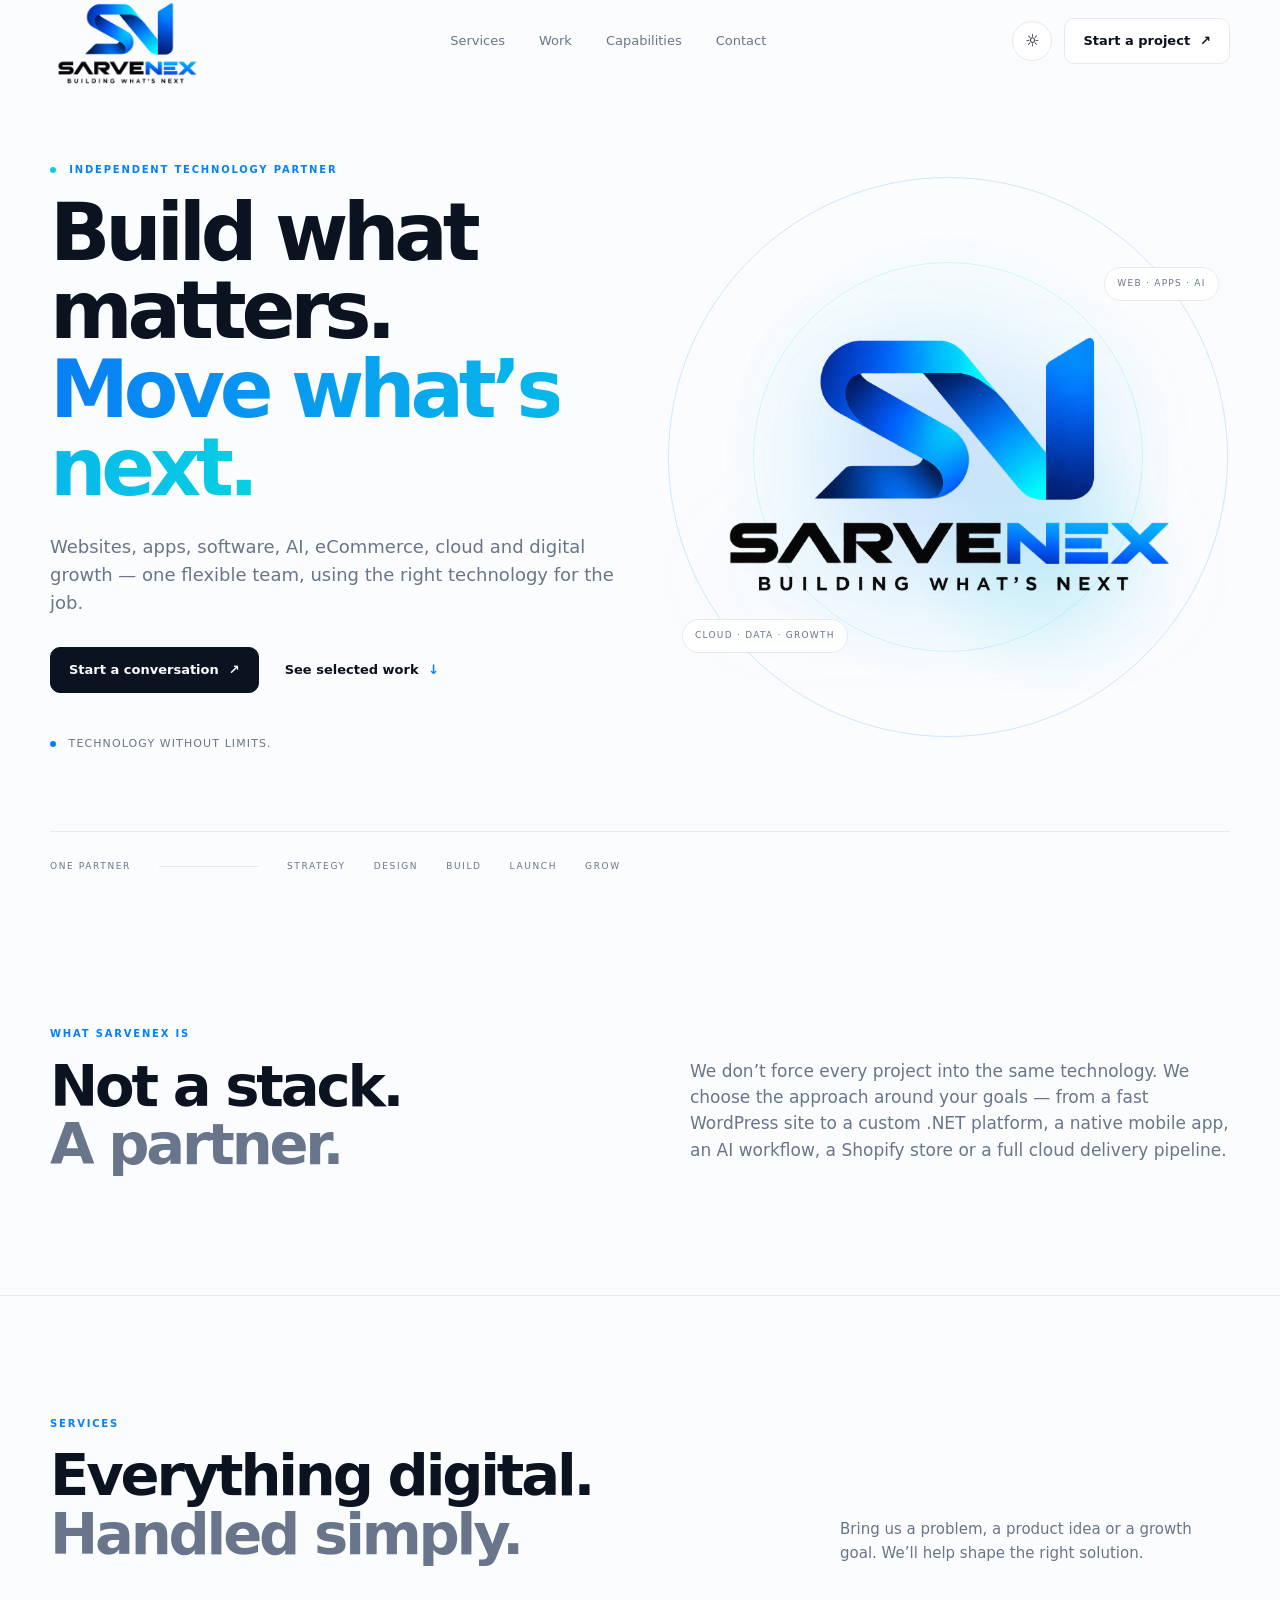
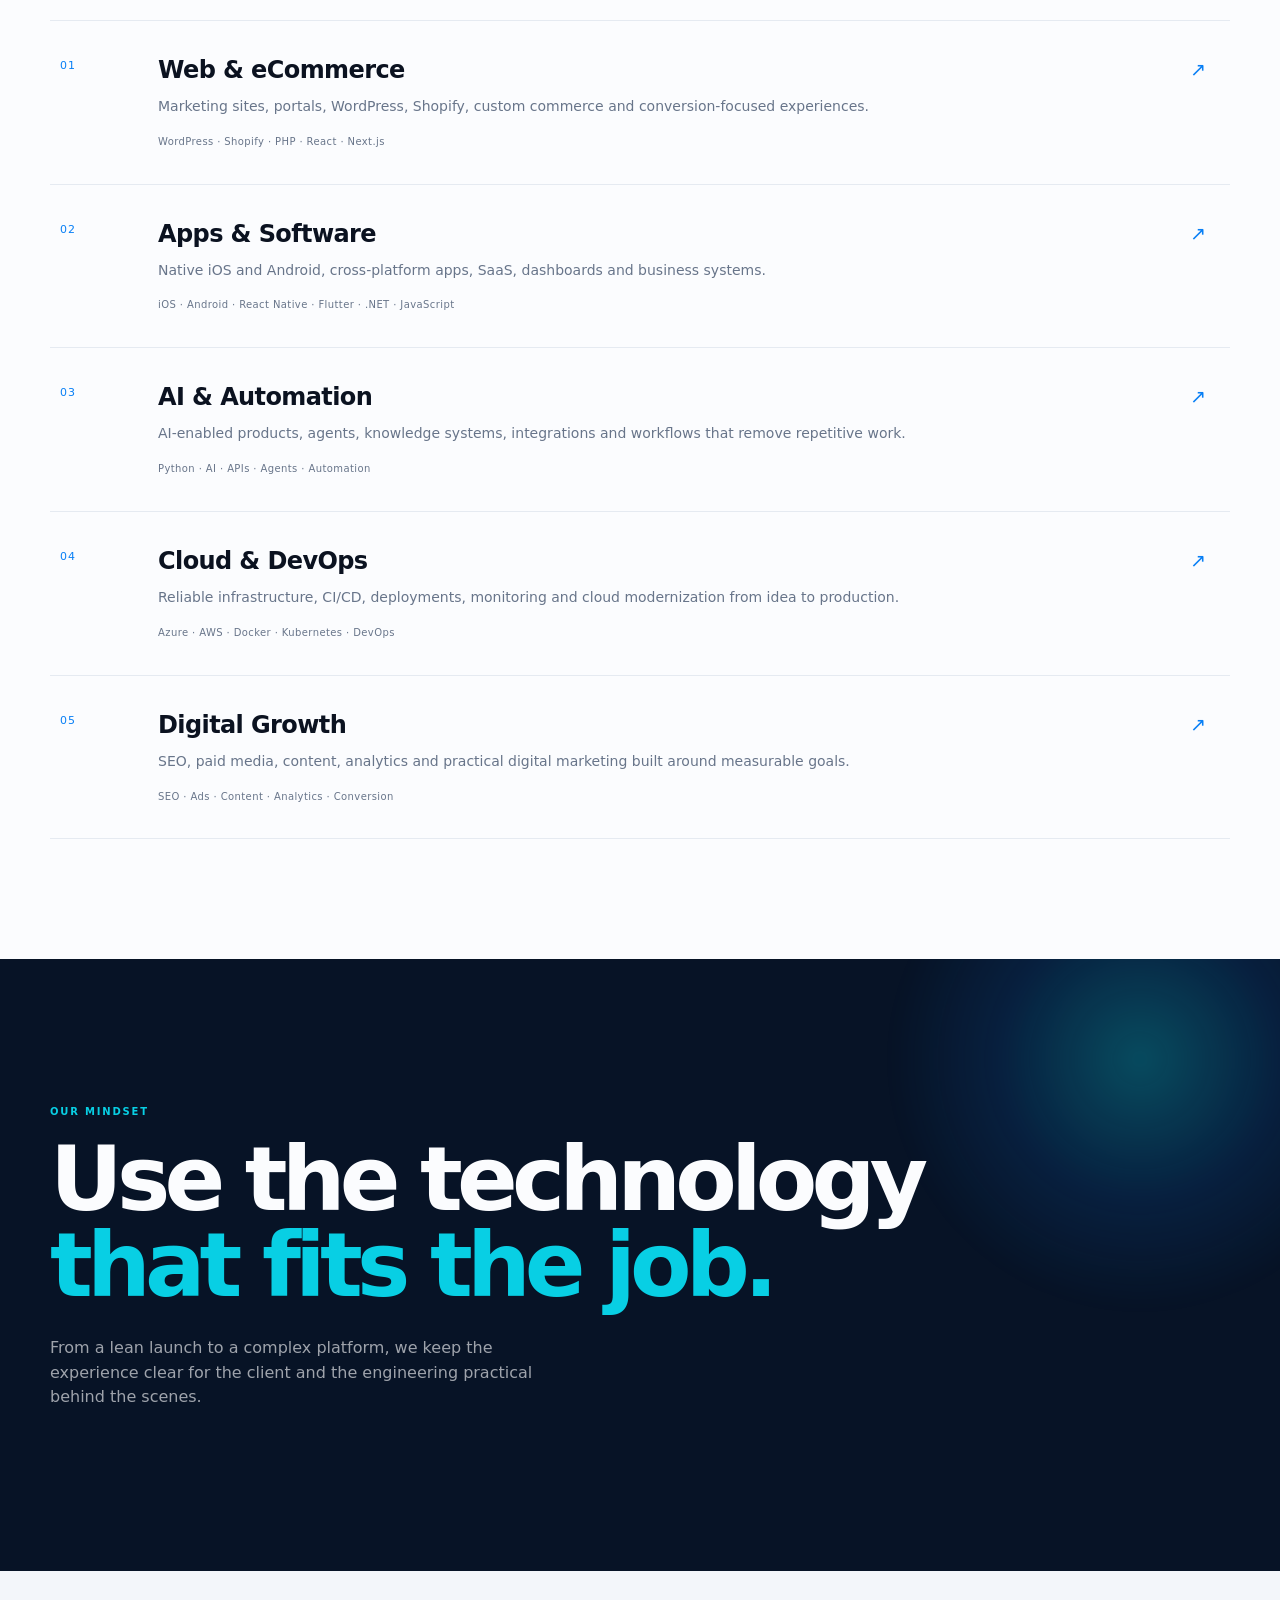
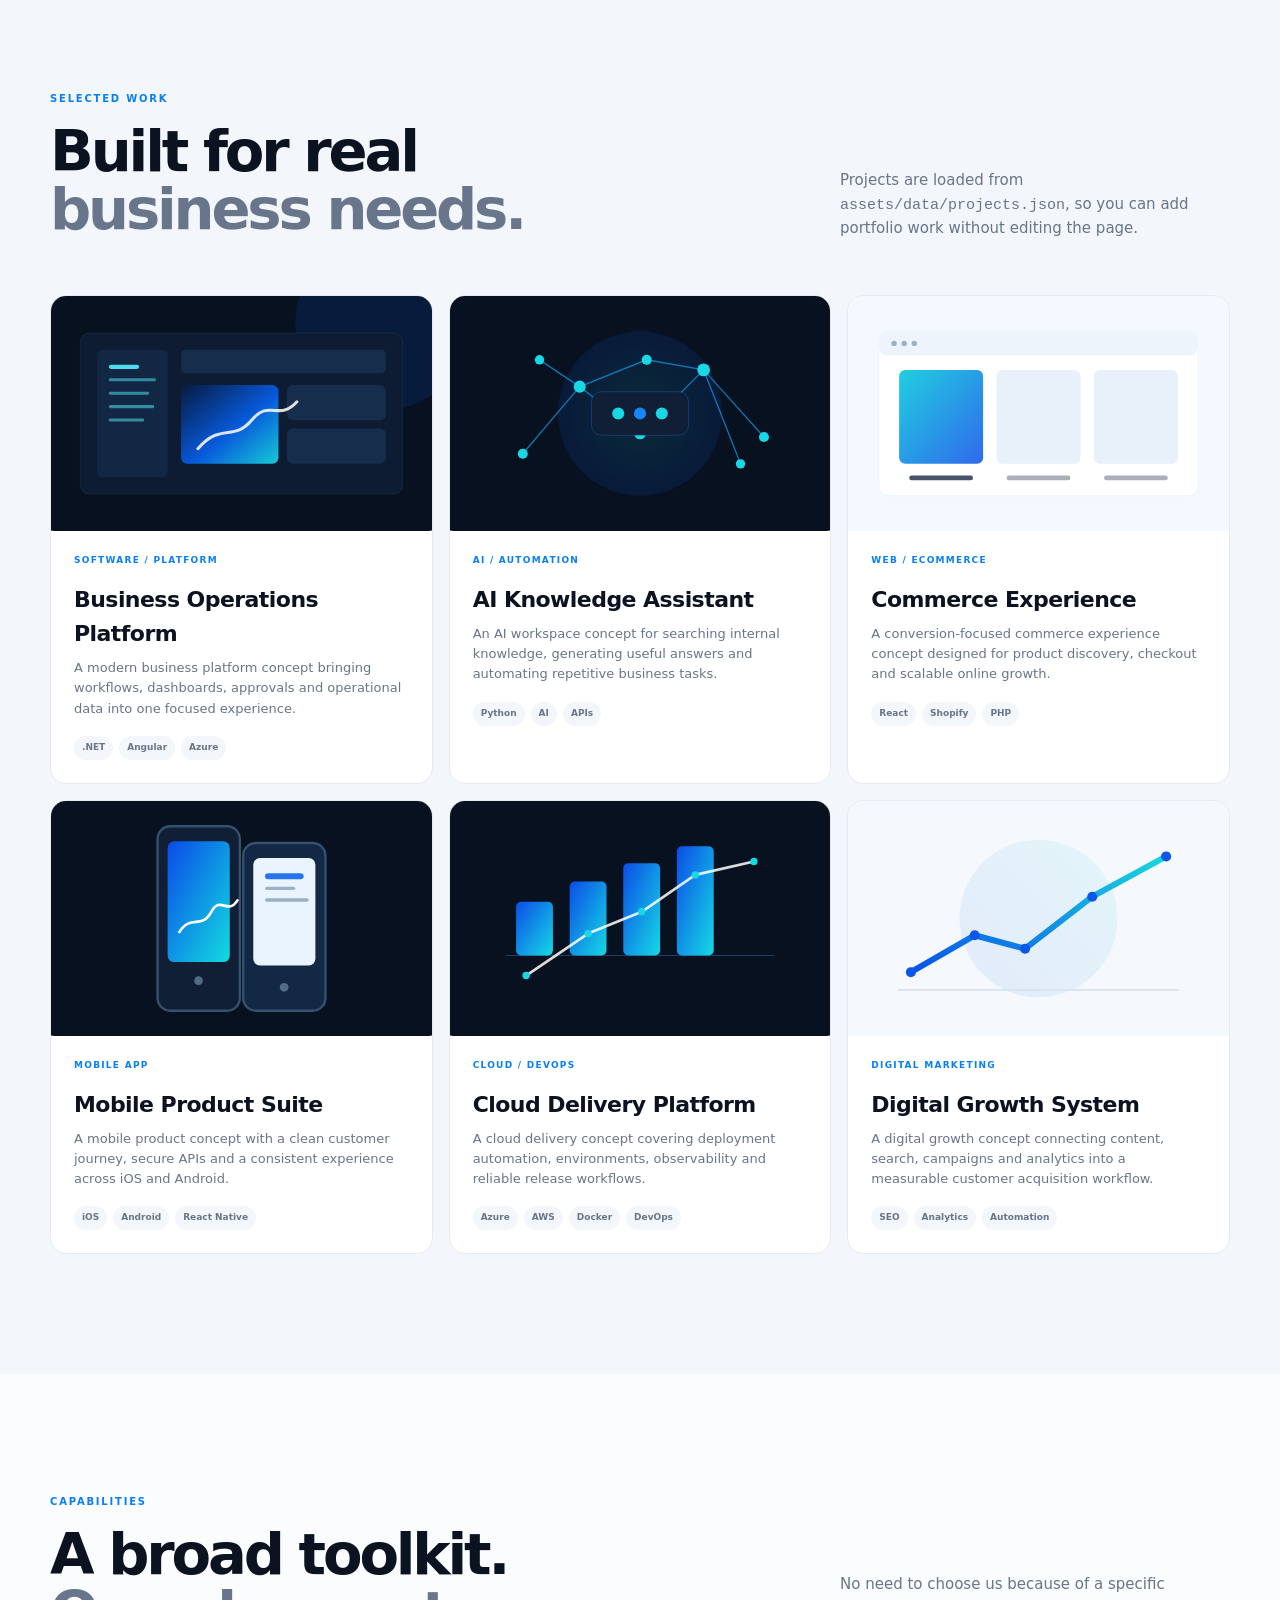
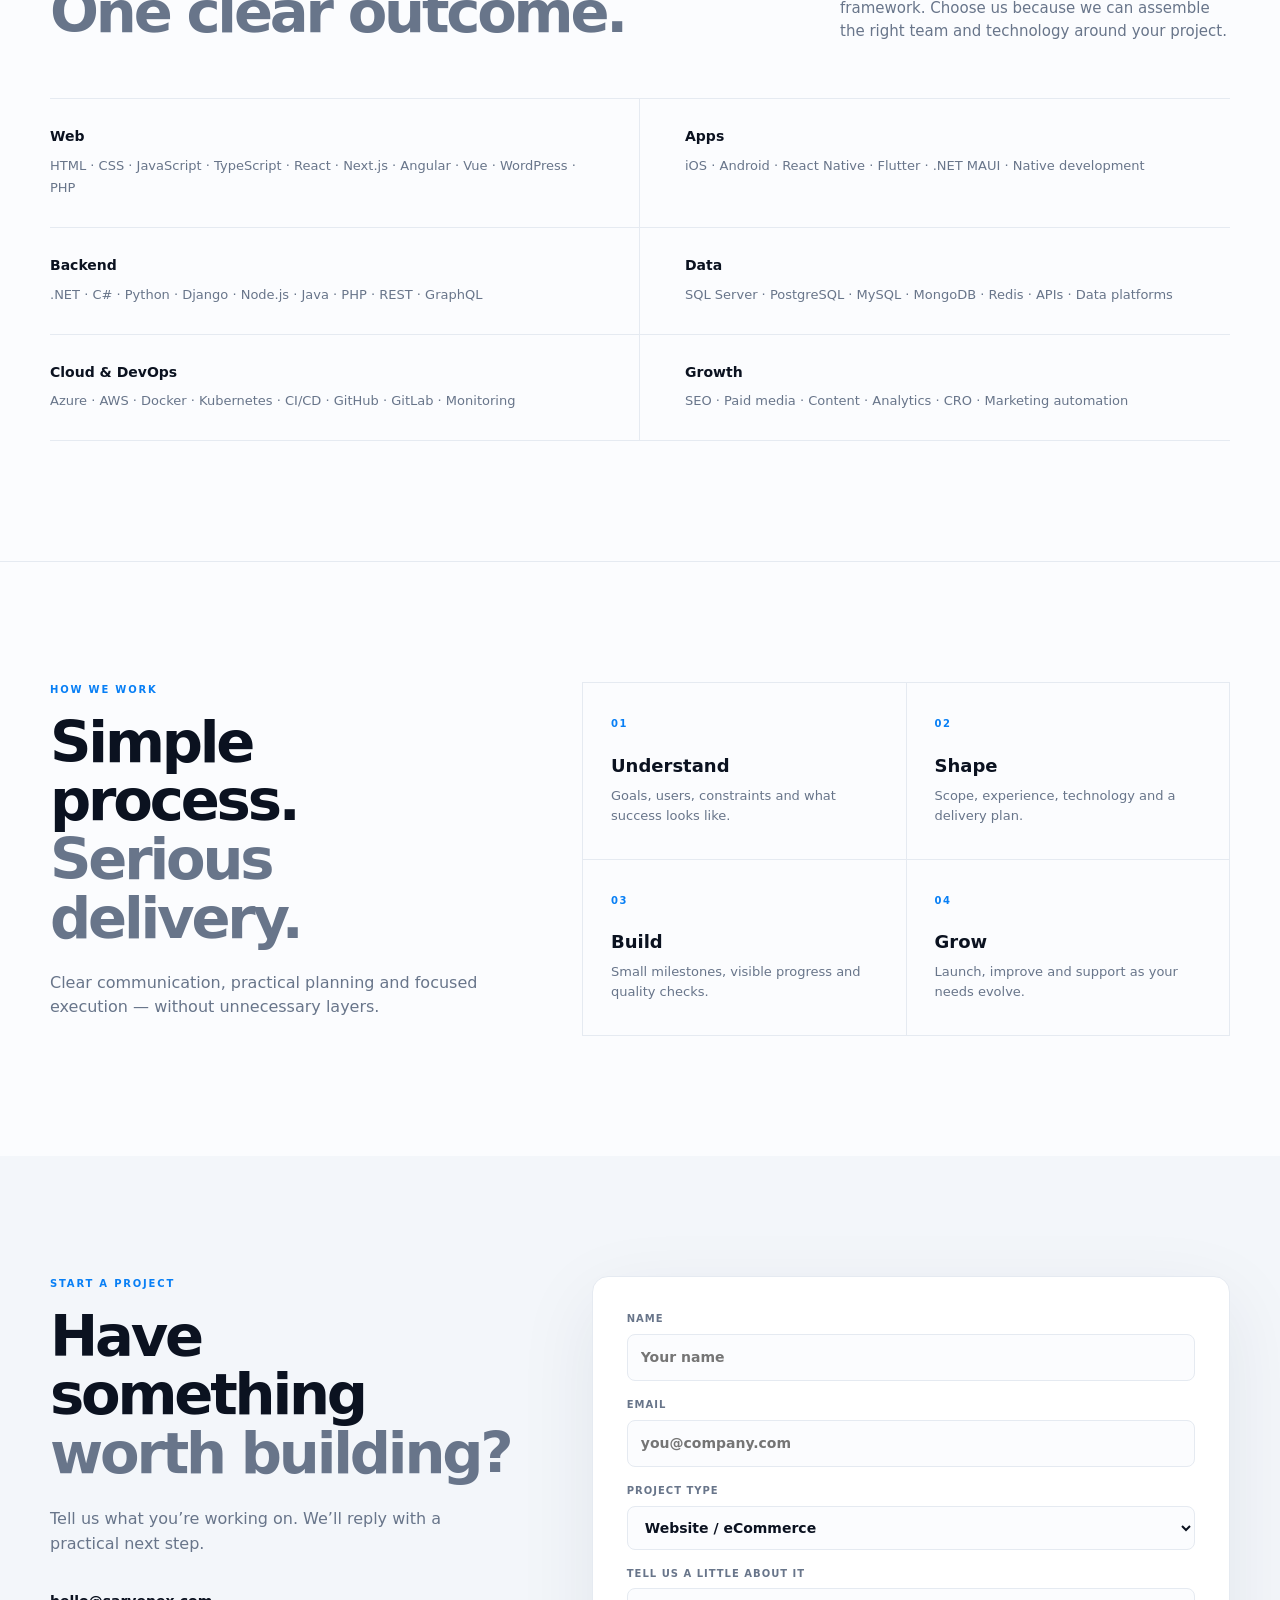
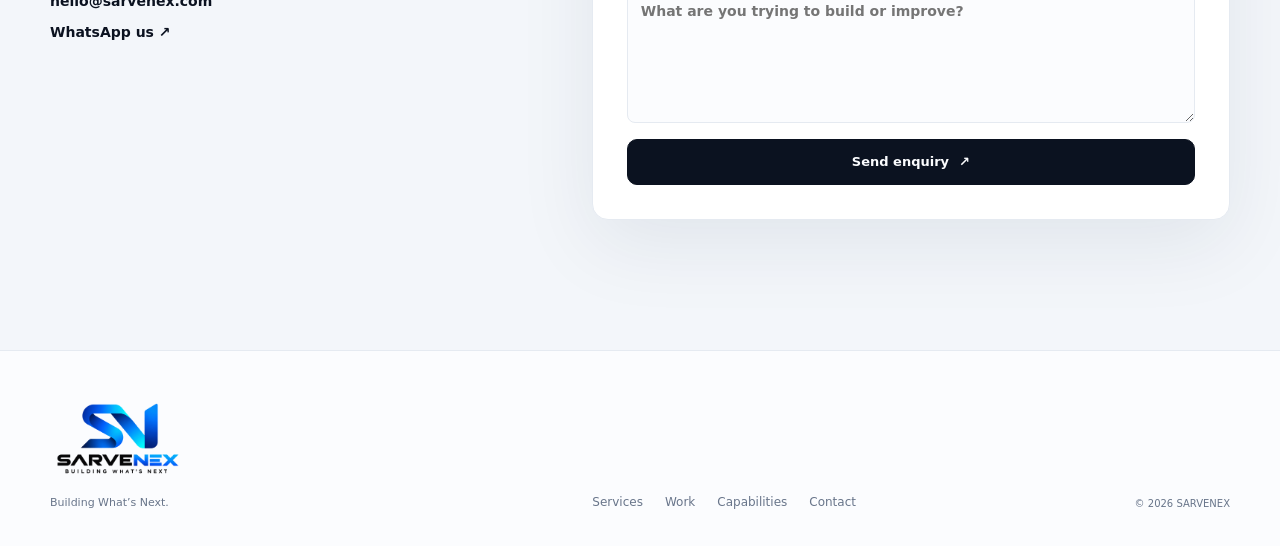
==== index.html @ 09835ea5 "Add files via upload" ====
<!doctype html>
<html lang="en">
<head>
<meta charset="utf-8">
<meta name="viewport" content="width=device-width,initial-scale=1">
<meta name="description" content="SARVENEX builds websites, apps, software, AI solutions, eCommerce platforms, cloud infrastructure and digital growth experiences.">
<meta name="theme-color" content="#ffffff">
<title>SARVENEX — Building What's Next</title>
<link rel="stylesheet" href="assets/css/styles.css">
  <link rel="icon" href="/assets/img/favicon.ico" sizes="any">
  <link rel="icon" type="image/png" sizes="32x32" href="/assets/img/favicon-32.png">
  <link rel="icon" type="image/png" sizes="16x16" href="/assets/img/favicon-16.png">
  <link rel="apple-touch-icon" sizes="180x180" href="/assets/img/apple-touch-icon.png">
  <meta name="theme-color" content="#07111f">
</head>
<body>
<div class="progress" id="progress"></div>
<header class="header" id="header">
  <div class="nav container">
    <a href="#top" class="brand" aria-label="SARVENEX home">
      <img src="assets/img/sarvenex-light.png" class="logo light-logo" alt="SARVENEX">
      <img src="assets/img/sarvenex-dark.png" class="logo dark-logo" alt="SARVENEX">
    </a>
    <nav class="nav-links" aria-label="Primary">
      <a href="#services">Services</a><a href="#work">Work</a><a href="#capabilities">Capabilities</a><a href="#contact">Contact</a>
    </nav>
    <div class="nav-actions">
      <button id="themeToggle" class="theme" type="button" aria-label="Toggle theme"><span id="themeIcon">☼</span></button>
      <a class="nav-button" href="#contact">Start a project <span>↗</span></a>
    </div>
  </div>
</header>

<main id="top">
<section class="hero">
  <div class="hero-grid container">
    <div class="hero-copy reveal">
      <div class="eyebrow"><span></span> Independent technology partner</div>
      <h1>Build what matters.<br><em>Move what’s next.</em></h1>
      <p>Websites, apps, software, AI, eCommerce, cloud and digital growth — one flexible team, using the right technology for the job.</p>
      <div class="hero-actions"><a class="button primary" href="#contact">Start a conversation <span>↗</span></a><a class="link" href="#work">See selected work <span>↓</span></a></div>
      <div class="hero-note"><span class="dot"></span> Technology without limits.</div>
    </div>
    <div class="hero-art" aria-hidden="true">
      <div class="halo halo-one parallax" data-speed="0.10"></div>
      <div class="halo halo-two parallax" data-speed="0.18"></div>
      <div class="art-ring ring-one parallax" data-speed="0.06"></div>
      <div class="art-ring ring-two parallax" data-speed="0.12"></div>
      <div class="hero-logo parallax" data-speed="0.03"><img class="light-logo" src="assets/img/sarvenex-light.png" alt=""><img class="dark-logo" src="assets/img/sarvenex-dark.png" alt=""></div>
      <div class="floating-label label-one parallax" data-speed="0.22">WEB · APPS · AI</div>
      <div class="floating-label label-two parallax" data-speed="0.16">CLOUD · DATA · GROWTH</div>
    </div>
  </div>
  <div class="hero-line container"><span>One partner</span><div></div><span>Strategy</span><span>Design</span><span>Build</span><span>Launch</span><span>Grow</span></div>
</section>

<section class="intro container reveal">
  <p class="eyebrow">What SARVENEX is</p>
  <div class="intro-grid"><h2>Not a stack.<br><span>A partner.</span></h2><p>We don’t force every project into the same technology. We choose the approach around your goals — from a fast WordPress site to a custom .NET platform, a native mobile app, an AI workflow, a Shopify store or a full cloud delivery pipeline.</p></div>
</section>

<section class="services section" id="services">
 <div class="container">
  <div class="section-head reveal"><div><p class="eyebrow">Services</p><h2>Everything digital.<br><span>Handled simply.</span></h2></div><p>Bring us a problem, a product idea or a growth goal. We’ll help shape the right solution.</p></div>
  <div class="service-list">
   <article class="service reveal"><div class="service-index">01</div><div><h3>Web & eCommerce</h3><p>Marketing sites, portals, WordPress, Shopify, custom commerce and conversion-focused experiences.</p><small>WordPress · Shopify · PHP · React · Next.js</small></div><span class="arrow">↗</span></article>
   <article class="service reveal"><div class="service-index">02</div><div><h3>Apps & Software</h3><p>Native iOS and Android, cross-platform apps, SaaS, dashboards and business systems.</p><small>iOS · Android · React Native · Flutter · .NET · JavaScript</small></div><span class="arrow">↗</span></article>
   <article class="service reveal"><div class="service-index">03</div><div><h3>AI & Automation</h3><p>AI-enabled products, agents, knowledge systems, integrations and workflows that remove repetitive work.</p><small>Python · AI · APIs · Agents · Automation</small></div><span class="arrow">↗</span></article>
   <article class="service reveal"><div class="service-index">04</div><div><h3>Cloud & DevOps</h3><p>Reliable infrastructure, CI/CD, deployments, monitoring and cloud modernization from idea to production.</p><small>Azure · AWS · Docker · Kubernetes · DevOps</small></div><span class="arrow">↗</span></article>
   <article class="service reveal"><div class="service-index">05</div><div><h3>Digital Growth</h3><p>SEO, paid media, content, analytics and practical digital marketing built around measurable goals.</p><small>SEO · Ads · Content · Analytics · Conversion</small></div><span class="arrow">↗</span></article>
  </div>
 </div>
</section>

<section class="statement"><div class="statement-orb parallax" data-speed="0.08"></div><div class="container statement-inner reveal"><p class="eyebrow">Our mindset</p><h2>Use the technology<br><em>that fits the job.</em></h2><p>From a lean launch to a complex platform, we keep the experience clear for the client and the engineering practical behind the scenes.</p></div></section>

<section class="work section" id="work">
 <div class="container">
  <div class="section-head reveal"><div><p class="eyebrow">Selected work</p><h2>Built for real<br><span>business needs.</span></h2></div><p>Projects are loaded from <code>assets/data/projects.json</code>, so you can add portfolio work without editing the page.</p></div>
  <div class="work-grid" id="projectGrid"><div class="loading">Loading projects…</div></div>
 </div>
</section>

<section class="capabilities section" id="capabilities">
 <div class="container">
  <div class="section-head reveal"><div><p class="eyebrow">Capabilities</p><h2>A broad toolkit.<br><span>One clear outcome.</span></h2></div><p>No need to choose us because of a specific framework. Choose us because we can assemble the right team and technology around your project.</p></div>
  <div class="cap-grid reveal">
   <div><span>Web</span><p>HTML · CSS · JavaScript · TypeScript · React · Next.js · Angular · Vue · WordPress · PHP</p></div>
   <div><span>Apps</span><p>iOS · Android · React Native · Flutter · .NET MAUI · Native development</p></div>
   <div><span>Backend</span><p>.NET · C# · Python · Django · Node.js · Java · PHP · REST · GraphQL</p></div>
   <div><span>Data</span><p>SQL Server · PostgreSQL · MySQL · MongoDB · Redis · APIs · Data platforms</p></div>
   <div><span>Cloud & DevOps</span><p>Azure · AWS · Docker · Kubernetes · CI/CD · GitHub · GitLab · Monitoring</p></div>
   <div><span>Growth</span><p>SEO · Paid media · Content · Analytics · CRO · Marketing automation</p></div>
  </div>
 </div>
</section>

<section class="process section"><div class="container process-wrap"><div class="process-intro reveal"><p class="eyebrow">How we work</p><h2>Simple process.<br><span>Serious delivery.</span></h2><p>Clear communication, practical planning and focused execution — without unnecessary layers.</p></div><div class="steps"><div class="step reveal"><b>01</b><h3>Understand</h3><p>Goals, users, constraints and what success looks like.</p></div><div class="step reveal"><b>02</b><h3>Shape</h3><p>Scope, experience, technology and a delivery plan.</p></div><div class="step reveal"><b>03</b><h3>Build</h3><p>Small milestones, visible progress and quality checks.</p></div><div class="step reveal"><b>04</b><h3>Grow</h3><p>Launch, improve and support as your needs evolve.</p></div></div></div></section>

<section class="contact section" id="contact"><div class="container contact-grid"><div class="contact-copy reveal"><p class="eyebrow">Start a project</p><h2>Have something<br><span>worth building?</span></h2><p>Tell us what you’re working on. We’ll reply with a practical next step.</p><div class="contact-details"><a href="mailto:hello@sarvenex.com">hello@sarvenex.com</a><a id="whatsappLink" href="https://wa.me/91XXXXXXXXXX" target="_blank" rel="noopener">WhatsApp us ↗</a></div></div><form class="contact-form reveal" action="https://formsubmit.co/hello@sarvenex.com" method="POST"><input type="hidden" name="_subject" value="New SARVENEX project enquiry"><input type="hidden" name="_captcha" value="false"><input type="hidden" name="_template" value="table"><label>Name<input name="name" required placeholder="Your name"></label><label>Email<input name="email" required type="email" placeholder="you@company.com"></label><label>Project type<select name="service"><option>Website / eCommerce</option><option>Mobile app</option><option>Software development</option><option>AI / Automation</option><option>Cloud / DevOps</option><option>Digital Marketing</option><option>Something else</option></select></label><label>Tell us a little about it<textarea name="message" rows="5" required placeholder="What are you trying to build or improve?"></textarea></label><button class="button primary" type="submit">Send enquiry <span>↗</span></button></form></div></section>
</main>
<footer class="footer"><div class="container footer-inner"><div><img class="footer-logo light-logo" src="assets/img/sarvenex-light.png" alt="SARVENEX"><img class="footer-logo dark-logo" src="assets/img/sarvenex-dark.png" alt="SARVENEX"><p>Building What’s Next.</p></div><div class="footer-links"><a href="#services">Services</a><a href="#work">Work</a><a href="#capabilities">Capabilities</a><a href="#contact">Contact</a></div><div class="copyright">© <span id="year"></span> SARVENEX</div></div></footer>
<script src="assets/js/main.js"></script>
</body>
</html>
---- assets/css/styles.css ----
:root{--bg:#fbfcfe;--surface:#f3f6fa;--card:#fff;--text:#0b1220;--muted:#68758a;--line:#e5eaf1;--accent:#087ff5;--cyan:#08cfe4;--dark:#071326;--shadow:0 24px 80px rgba(18,38,68,.08)}
[data-theme=dark]{--bg:#07101d;--surface:#0b1625;--card:#0d1b2d;--text:#f4f8ff;--muted:#9aa9bd;--line:#1b2a3e;--accent:#2490ff;--cyan:#18d7ea;--dark:#f4f8ff;--shadow:0 28px 90px rgba(0,0,0,.25)}
*{box-sizing:border-box}html{scroll-behavior:smooth}body{margin:0;background:var(--bg);color:var(--text);font-family:Inter,ui-sans-serif,system-ui,-apple-system,BlinkMacSystemFont,"Segoe UI",sans-serif;line-height:1.55;-webkit-font-smoothing:antialiased;overflow-x:hidden}a{color:inherit;text-decoration:none}button,input,select,textarea{font:inherit}.container{width:min(1180px,calc(100% - 48px));margin-inline:auto}.progress{position:fixed;left:0;top:0;height:2px;width:0;background:linear-gradient(90deg,var(--accent),var(--cyan));z-index:100}.header{position:sticky;top:0;z-index:50;background:color-mix(in srgb,var(--bg) 82%,transparent);backdrop-filter:blur(18px);border-bottom:1px solid transparent;transition:.25s}.header.scrolled{border-color:var(--line)}.nav{height:82px;display:flex;align-items:center;justify-content:space-between;gap:28px}.brand{width:154px;display:flex;align-items:center}.logo{width:154px;height:auto;display:block}.dark-logo{display:none!important}[data-theme=dark] .light-logo{display:none!important}[data-theme=dark] .dark-logo{display:block!important}.nav-links{display:flex;gap:34px;font-size:13px;color:var(--muted)}.nav-links a:hover{color:var(--text)}.nav-actions{display:flex;align-items:center;gap:12px}.theme{width:40px;height:40px;border:1px solid var(--line);border-radius:50%;background:var(--card);color:var(--text);cursor:pointer}.nav-button,.button{display:inline-flex;align-items:center;justify-content:center;gap:10px;border-radius:10px;padding:12px 18px;font-size:13px;font-weight:700}.nav-button{border:1px solid var(--line);background:var(--card)}.nav-button:hover{border-color:var(--accent);color:var(--accent)}.button.primary{background:var(--text);color:var(--bg);border:1px solid var(--text);transition:.2s}.button.primary:hover{transform:translateY(-2px);box-shadow:0 12px 30px rgba(8,127,245,.16)}.eyebrow{margin:0 0 16px;color:var(--accent);font-size:10px;font-weight:800;letter-spacing:.18em;text-transform:uppercase}.eyebrow span{display:inline-block;width:6px;height:6px;border-radius:50%;background:var(--cyan);margin-right:8px}.hero{position:relative;min-height:calc(100vh - 82px);display:flex;flex-direction:column}.hero-grid{display:grid;grid-template-columns:1fr 1fr;align-items:center;gap:50px;flex:1;padding-top:70px;padding-bottom:70px}.hero-copy{max-width:650px}.hero h1{font-size:clamp(50px,6.2vw,82px);line-height:.99;letter-spacing:-.065em;margin:0 0 25px;font-weight:780}.hero h1 em{font-style:normal;background:linear-gradient(90deg,var(--accent),var(--cyan));-webkit-background-clip:text;background-clip:text;color:transparent}.hero-copy>p:not(.eyebrow){max-width:600px;font-size:18px;color:var(--muted);margin:0 0 30px}.hero-actions{display:flex;align-items:center;gap:26px}.link{font-size:13px;font-weight:700}.link span{color:var(--accent);margin-left:5px}.hero-note{margin-top:42px;color:var(--muted);font-size:11px;letter-spacing:.1em;text-transform:uppercase}.dot{display:inline-block;width:6px;height:6px;border-radius:50%;background:var(--accent);margin-right:8px}.hero-art{height:560px;position:relative;display:grid;place-items:center;overflow:visible}.hero-logo{width:min(490px,90%);position:relative;z-index:3;filter:drop-shadow(0 30px 50px rgba(8,127,245,.12))}.hero-logo img{width:100%;display:block}.halo{position:absolute;border-radius:50%;filter:blur(1px);pointer-events:none}.halo-one{width:470px;height:470px;background:radial-gradient(circle,rgba(8,127,245,.14),rgba(8,207,228,.04) 48%,transparent 70%)}.halo-two{width:270px;height:270px;background:radial-gradient(circle,rgba(8,207,228,.14),transparent 70%);right:8%;bottom:7%}.art-ring{position:absolute;border:1px solid color-mix(in srgb,var(--accent) 18%,transparent);border-radius:50%;pointer-events:none}.ring-one{width:560px;height:560px}.ring-two{width:390px;height:390px;border-color:color-mix(in srgb,var(--cyan) 16%,transparent)}.floating-label{position:absolute;z-index:4;padding:9px 12px;border:1px solid var(--line);border-radius:999px;background:color-mix(in srgb,var(--card) 86%,transparent);backdrop-filter:blur(10px);font-size:9px;letter-spacing:.14em;color:var(--muted);white-space:nowrap}.label-one{top:16%;right:2%}.label-two{bottom:15%;left:3%}.hero-line{height:70px;border-top:1px solid var(--line);display:flex;align-items:center;gap:28px;color:var(--muted);font-size:9px;letter-spacing:.18em;text-transform:uppercase;white-space:nowrap}.hero-line div{height:1px;width:100px;background:var(--line)}.intro{padding-top:125px;padding-bottom:120px}.intro-grid{display:grid;grid-template-columns:1fr 1fr;gap:100px;align-items:start}.intro h2,.section-head h2,.process-intro h2,.contact-copy h2{font-size:clamp(38px,4.5vw,60px);line-height:1.02;letter-spacing:-.055em;margin:0;font-weight:760}.intro h2 span,.section-head h2 span,.process-intro h2 span,.contact-copy h2 span{color:var(--muted)}.intro-grid>p{color:var(--muted);font-size:17px;max-width:560px;margin:0}.section{padding:120px 0}.services{border-top:1px solid var(--line)}.section-head{display:grid;grid-template-columns:1fr 390px;gap:80px;align-items:end;margin-bottom:55px}.section-head>p{color:var(--muted);font-size:15px;margin:0}.service-list{border-top:1px solid var(--line)}.service{display:grid;grid-template-columns:70px 1fr 30px;gap:28px;padding:31px 10px;border-bottom:1px solid var(--line);align-items:start;transition:.2s}.service:hover{padding-left:18px;padding-right:2px}.service-index{font-size:11px;color:var(--accent);letter-spacing:.1em;padding-top:5px}.service h3{font-size:24px;letter-spacing:-.025em;margin:0 0 7px}.service p{color:var(--muted);font-size:14px;max-width:750px;margin:0 0 10px}.service small{font-size:10px;color:var(--muted);letter-spacing:.04em}.arrow{font-size:19px;color:var(--accent);padding-top:3px}.statement{position:relative;overflow:hidden;background:var(--dark);color:var(--bg);padding:145px 0}.statement-inner{position:relative;z-index:2}.statement .eyebrow{color:var(--cyan)}.statement h2{font-size:clamp(54px,7vw,96px);line-height:.96;letter-spacing:-.065em;margin:0 0 28px}.statement h2 em{font-style:normal;color:var(--cyan)}.statement-inner>p:last-child{max-width:520px;color:color-mix(in srgb,var(--bg) 62%,transparent);font-size:16px}.statement-orb{position:absolute;width:520px;height:520px;border-radius:50%;right:-120px;top:-160px;background:radial-gradient(circle,rgba(8,207,228,.3),rgba(8,127,245,.12) 38%,transparent 68%);filter:blur(8px)}.work{background:var(--surface)}.work-grid{display:grid;grid-template-columns:repeat(3,1fr);gap:16px}.project{background:var(--card);border:1px solid var(--line);border-radius:16px;overflow:hidden;transition:.25s;min-height:100%}.project:hover{transform:translateY(-4px);box-shadow:var(--shadow)}.project-visual,.project-image{height:235px;position:relative;overflow:hidden}.project-visual{background:linear-gradient(135deg,#071a3b,#087ff5 62%,#08cfe4)}.project-visual span{position:absolute;left:22px;bottom:20px;color:#fff;font-size:10px;letter-spacing:.2em}.project-visual:before,.project-visual:after{content:"";position:absolute;border:1px solid rgba(255,255,255,.22);border-radius:50%}.project-visual:before{width:230px;height:230px;right:-65px;top:-65px}.project-visual:after{width:150px;height:150px;left:-55px;bottom:-70px}.project-image img{width:100%;height:100%;object-fit:cover}.project-content{padding:23px}.project-top{display:flex;justify-content:space-between;gap:15px;color:var(--accent);font-size:9px;font-weight:800;letter-spacing:.14em;text-transform:uppercase}.project-top a{color:var(--text);letter-spacing:0;text-transform:none;font-size:12px}.project h3{font-size:22px;letter-spacing:-.025em;margin:15px 0 7px}.project p{font-size:13px;color:var(--muted);margin:0 0 17px}.project-tags{display:flex;gap:6px;flex-wrap:wrap}.project-tags b{font-size:9px;font-weight:700;color:var(--muted);background:var(--surface);border-radius:999px;padding:5px 8px}.loading{color:var(--muted)}.capabilities{background:var(--bg)}.cap-grid{display:grid;grid-template-columns:repeat(2,1fr);border-top:1px solid var(--line)}.cap-grid>div{padding:27px 25px 27px 0;border-bottom:1px solid var(--line)}.cap-grid>div:nth-child(odd){border-right:1px solid var(--line);padding-right:45px}.cap-grid>div:nth-child(even){padding-left:45px}.cap-grid span{display:block;font-size:14px;font-weight:750;margin-bottom:7px}.cap-grid p{margin:0;color:var(--muted);font-size:13px;line-height:1.75}.process{border-top:1px solid var(--line)}.process-wrap{display:grid;grid-template-columns:.8fr 1.2fr;gap:100px}.process-intro>p:last-child{color:var(--muted);max-width:430px;margin-top:22px}.steps{display:grid;grid-template-columns:1fr 1fr;border-top:1px solid var(--line);border-left:1px solid var(--line)}.step{padding:27px 28px 32px;border-right:1px solid var(--line);border-bottom:1px solid var(--line)}.step b{font-size:10px;color:var(--accent);letter-spacing:.15em}.step h3{font-size:18px;margin:17px 0 6px}.step p{margin:0;color:var(--muted);font-size:13px}.contact{padding-top:120px;padding-bottom:130px;background:var(--surface)}.contact-grid{display:grid;grid-template-columns:.85fr 1.15fr;gap:70px}.contact-copy>p:not(.eyebrow){color:var(--muted);max-width:430px;font-size:16px;margin-top:23px}.contact-details{display:flex;flex-direction:column;gap:9px;margin-top:35px;font-size:14px;font-weight:700}.contact-details a:hover{color:var(--accent)}.contact-form{display:grid;gap:16px;background:var(--card);border:1px solid var(--line);border-radius:16px;padding:34px;box-shadow:var(--shadow)}.contact-form label{display:grid;gap:7px;font-size:10px;color:var(--muted);font-weight:800;letter-spacing:.1em;text-transform:uppercase}.contact-form input,.contact-form select,.contact-form textarea{border:1px solid var(--line);background:var(--bg);color:var(--text);border-radius:8px;padding:12px 13px;outline:none;font-size:14px;text-transform:none;letter-spacing:0}.contact-form input:focus,.contact-form select:focus,.contact-form textarea:focus{border-color:var(--accent);box-shadow:0 0 0 3px color-mix(in srgb,var(--accent) 10%,transparent)}.contact-form textarea{resize:vertical}.footer{border-top:1px solid var(--line);padding:35px 0}.footer-inner{display:grid;grid-template-columns:1fr 1fr auto;align-items:end;gap:30px}.footer-logo{width:135px;height:auto;display:block}.footer p{font-size:11px;color:var(--muted);margin:7px 0 0}.footer-links{display:flex;gap:22px;font-size:12px;color:var(--muted)}.copyright{font-size:10px;color:var(--muted);text-align:right}.reveal{opacity:0;transform:translateY(18px);transition:opacity .7s ease,transform .7s ease}.reveal.visible{opacity:1;transform:none}@media(max-width:950px){.nav-links{display:none}.hero-grid{grid-template-columns:1fr;padding-top:55px}.hero-art{height:390px;order:-1}.hero-logo{width:390px}.intro-grid,.section-head,.process-wrap,.contact-grid{grid-template-columns:1fr;gap:35px}.work-grid{grid-template-columns:1fr 1fr}.cap-grid{grid-template-columns:1fr}.cap-grid>div:nth-child(odd){border-right:0;padding-right:0}.cap-grid>div:nth-child(even){padding-left:0}.footer-inner{grid-template-columns:1fr}.copyright{text-align:left}}@media(max-width:620px){.container{width:calc(100% - 30px)}.nav{height:70px}.brand,.logo{width:130px}.nav-button{display:none}.hero-grid{padding-top:35px;padding-bottom:50px}.hero h1{font-size:47px}.hero-copy>p:not(.eyebrow){font-size:16px}.hero-art{height:275px}.hero-logo{width:280px}.halo-one{width:290px;height:290px}.ring-one{width:320px;height:320px}.ring-two{width:240px;height:240px}.floating-label{display:none}.hero-line{overflow:auto;gap:22px}.intro,.section{padding-top:85px;padding-bottom:85px}.intro-grid{gap:25px}.service{grid-template-columns:40px 1fr 18px;gap:14px;padding:25px 0}.service h3{font-size:20px}.service:hover{padding-left:0}.work-grid{grid-template-columns:1fr}.statement{padding:100px 0}.statement h2{font-size:56px}.cap-grid>div{padding:22px 0}.steps{grid-template-columns:1fr}.contact{padding-top:85px;padding-bottom:90px}.contact-form{padding:24px}.footer-links{flex-wrap:wrap}}
@media(prefers-reduced-motion:reduce){html{scroll-behavior:auto}.reveal{opacity:1;transform:none}.parallax{transform:none!important}}
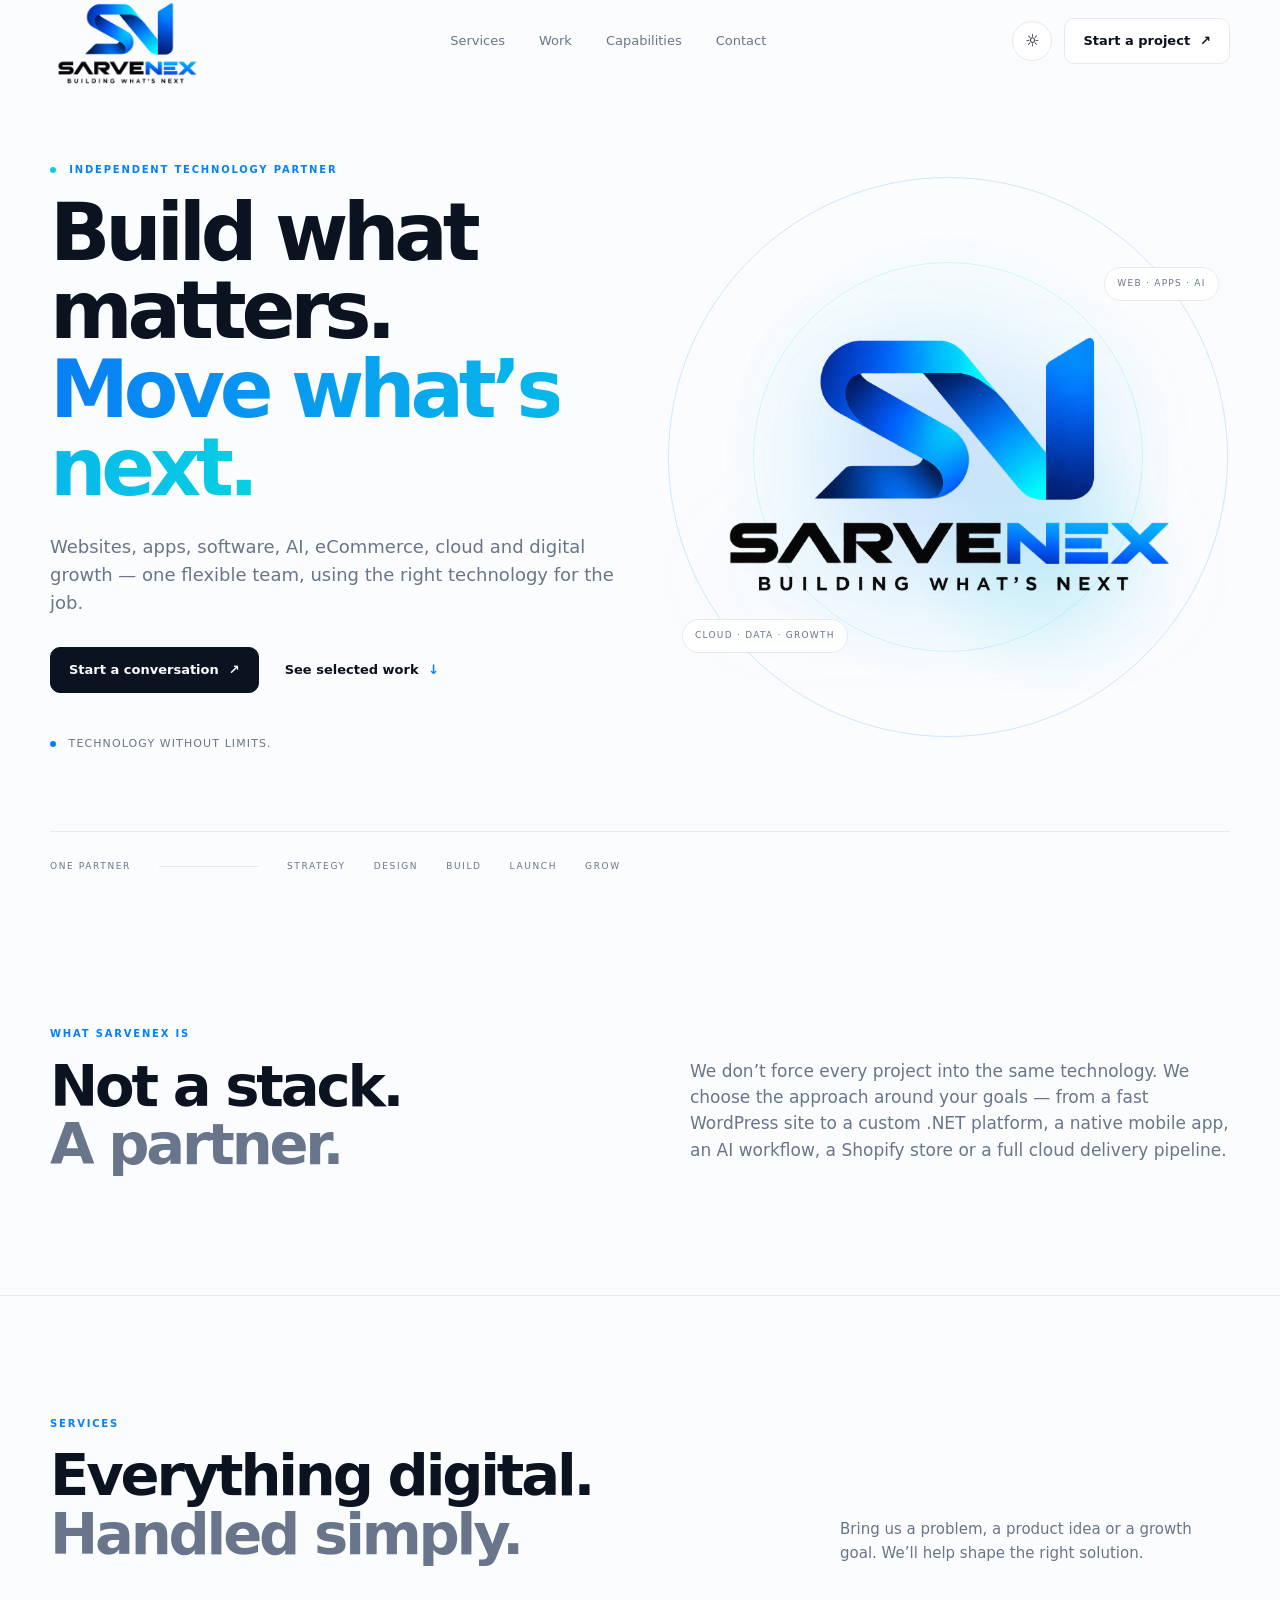
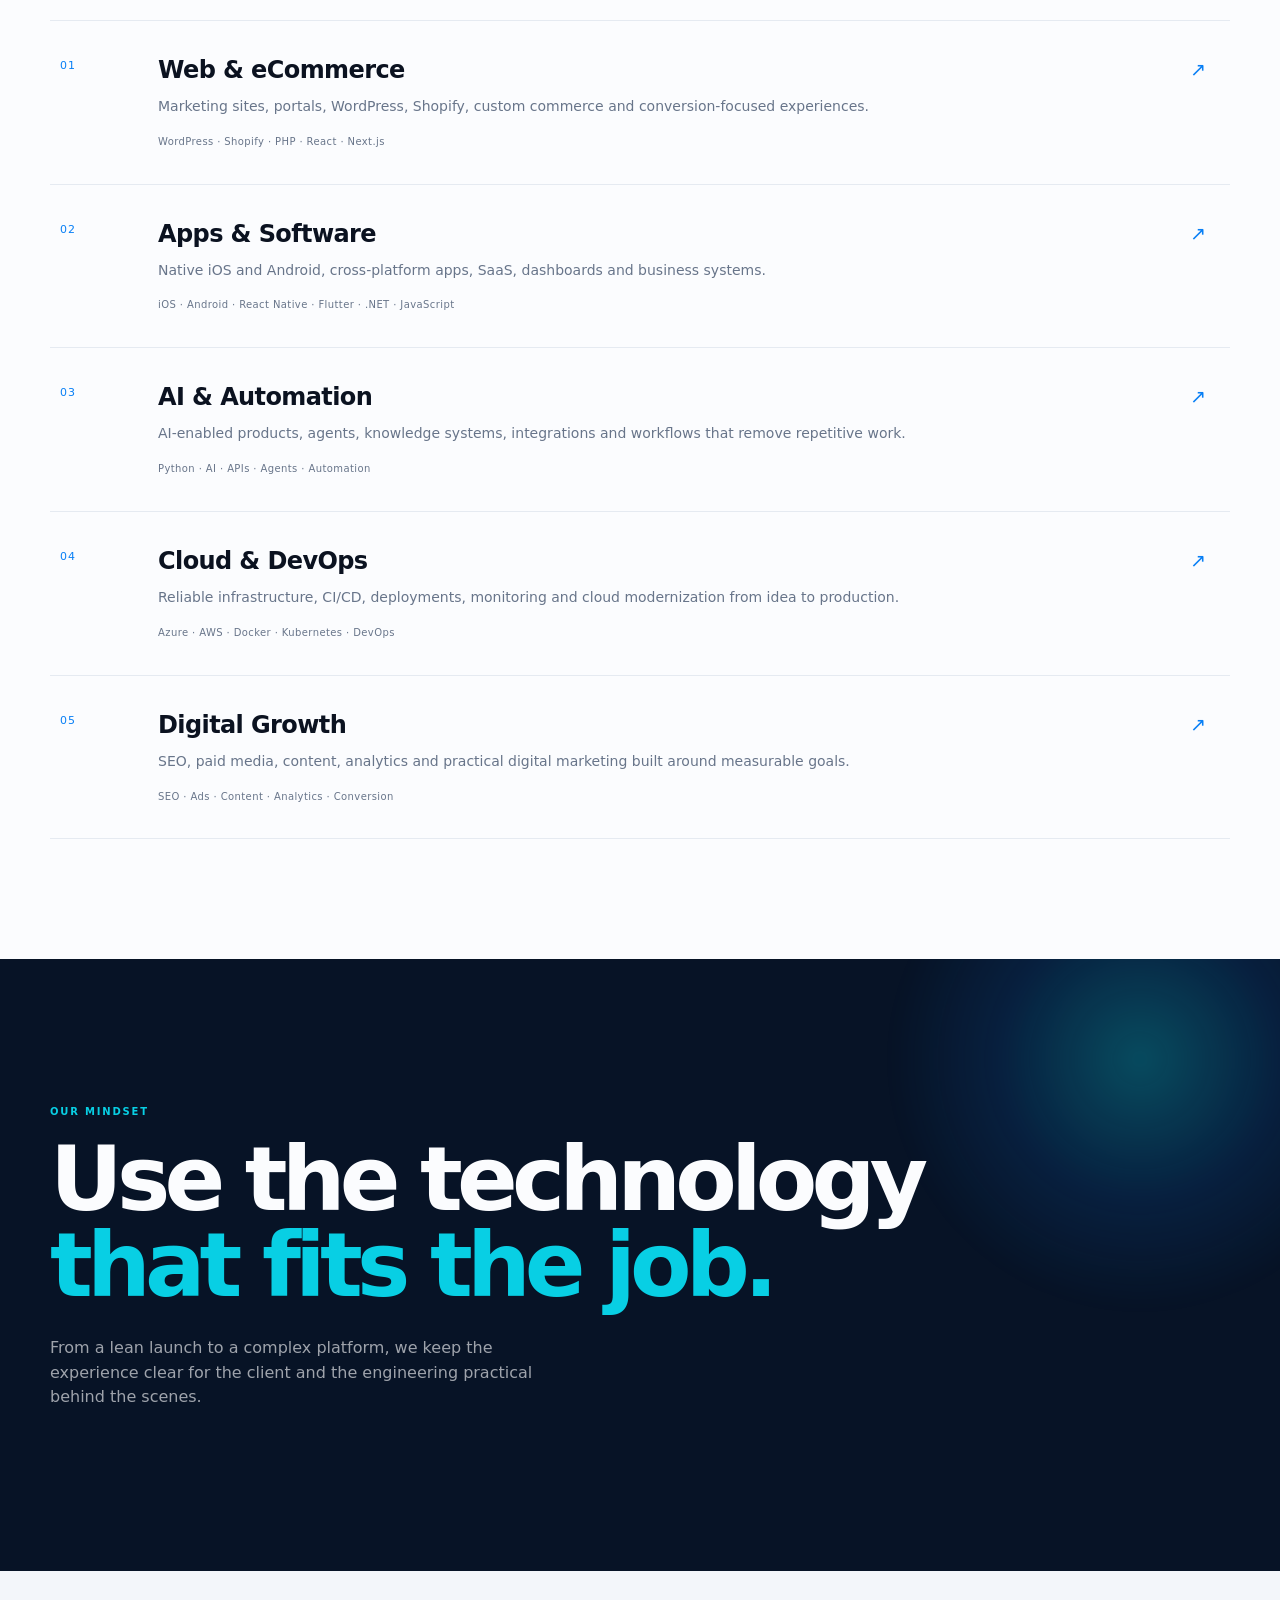
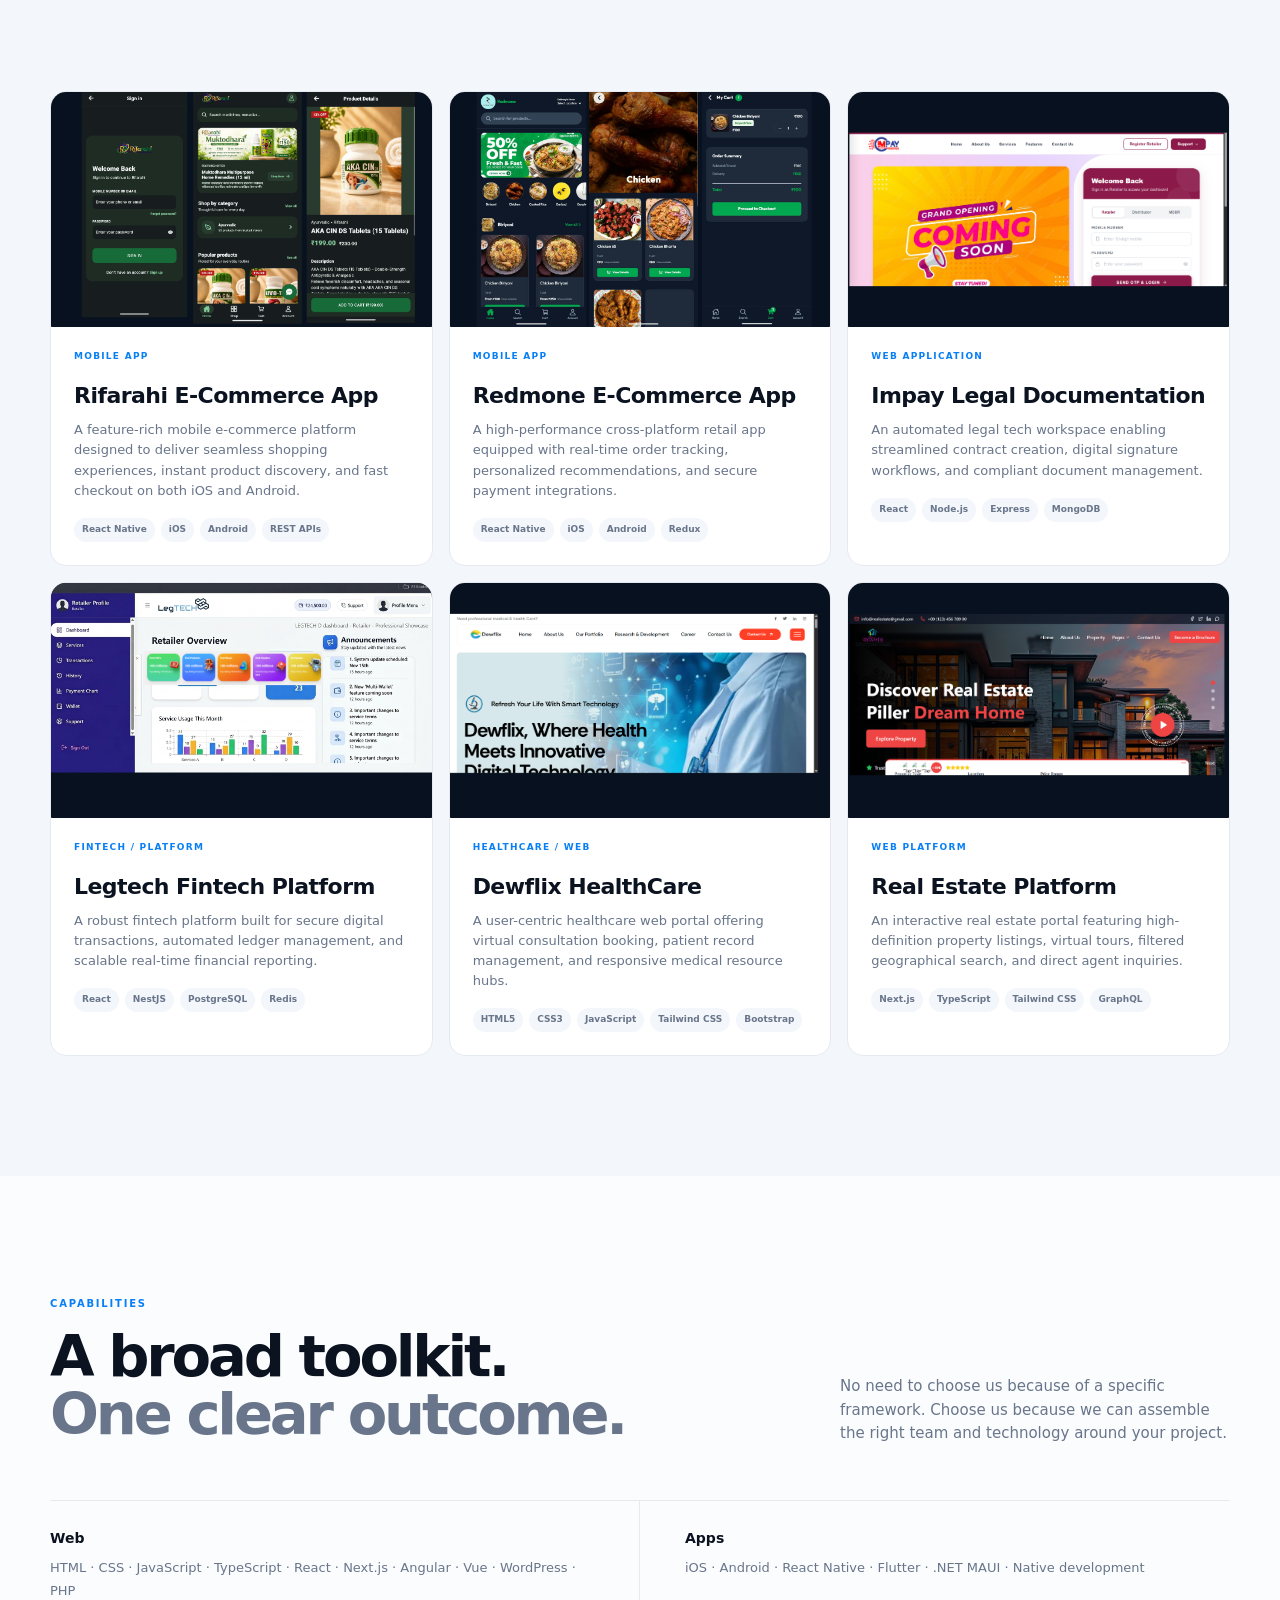
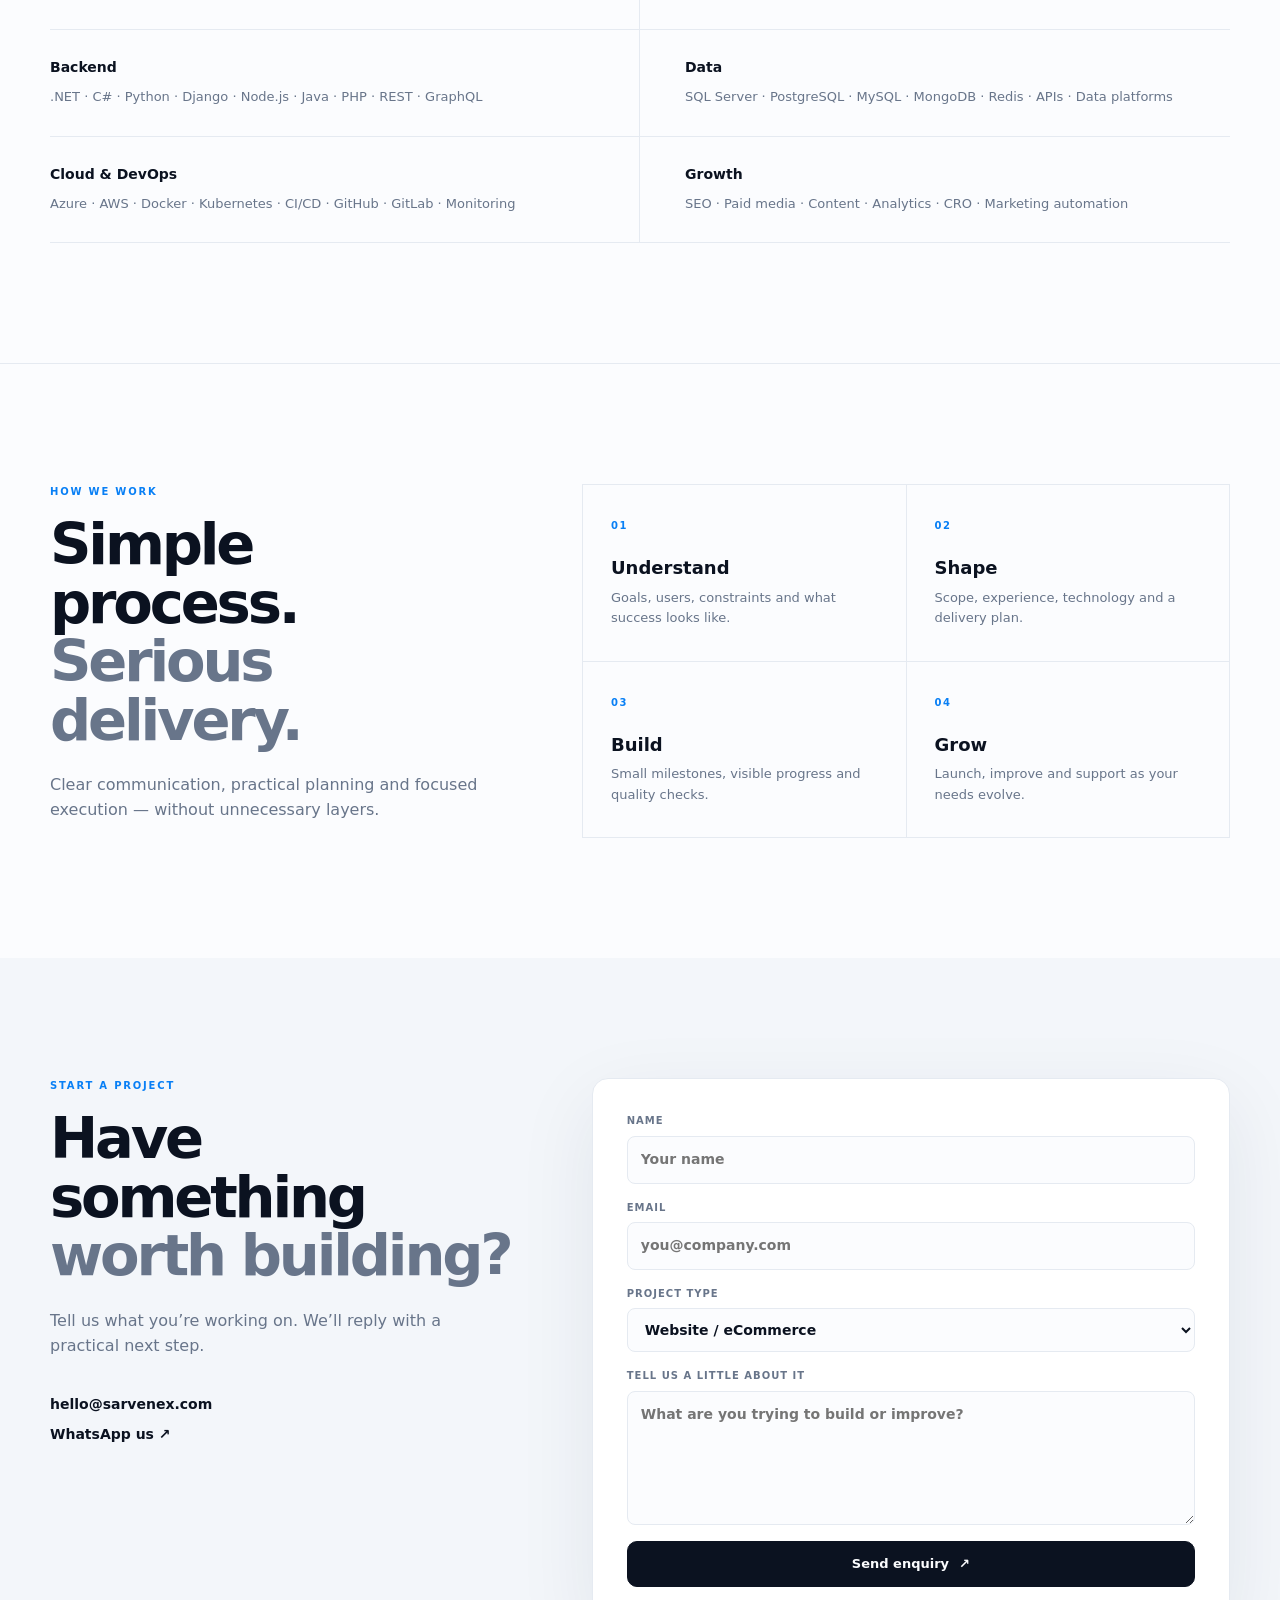
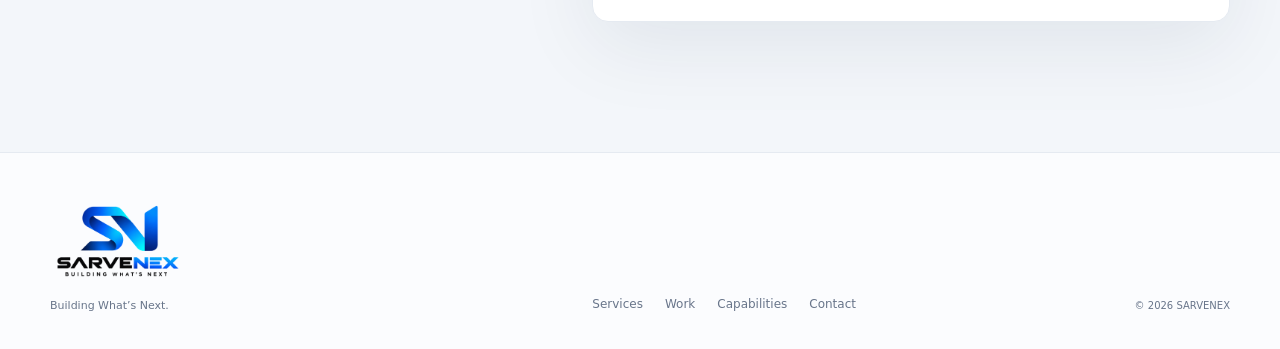
==== commit e9566533: "Update section heading for selected work" ====
--- a/index.html
+++ b/index.html
@@ -76,7 +76,7 @@
 
 <section class="work section" id="work">
  <div class="container">
-  <div class="section-head reveal"><div><p class="eyebrow">Selected work</p><h2>Built for real<br><span>business needs.</span></h2></div><p>Projects are loaded from <code>assets/data/projects.json</code>, so you can add portfolio work without editing the page.</p></div>
+  
   <div class="work-grid" id="projectGrid"><div class="loading">Loading projects…</div></div>
  </div>
 </section>
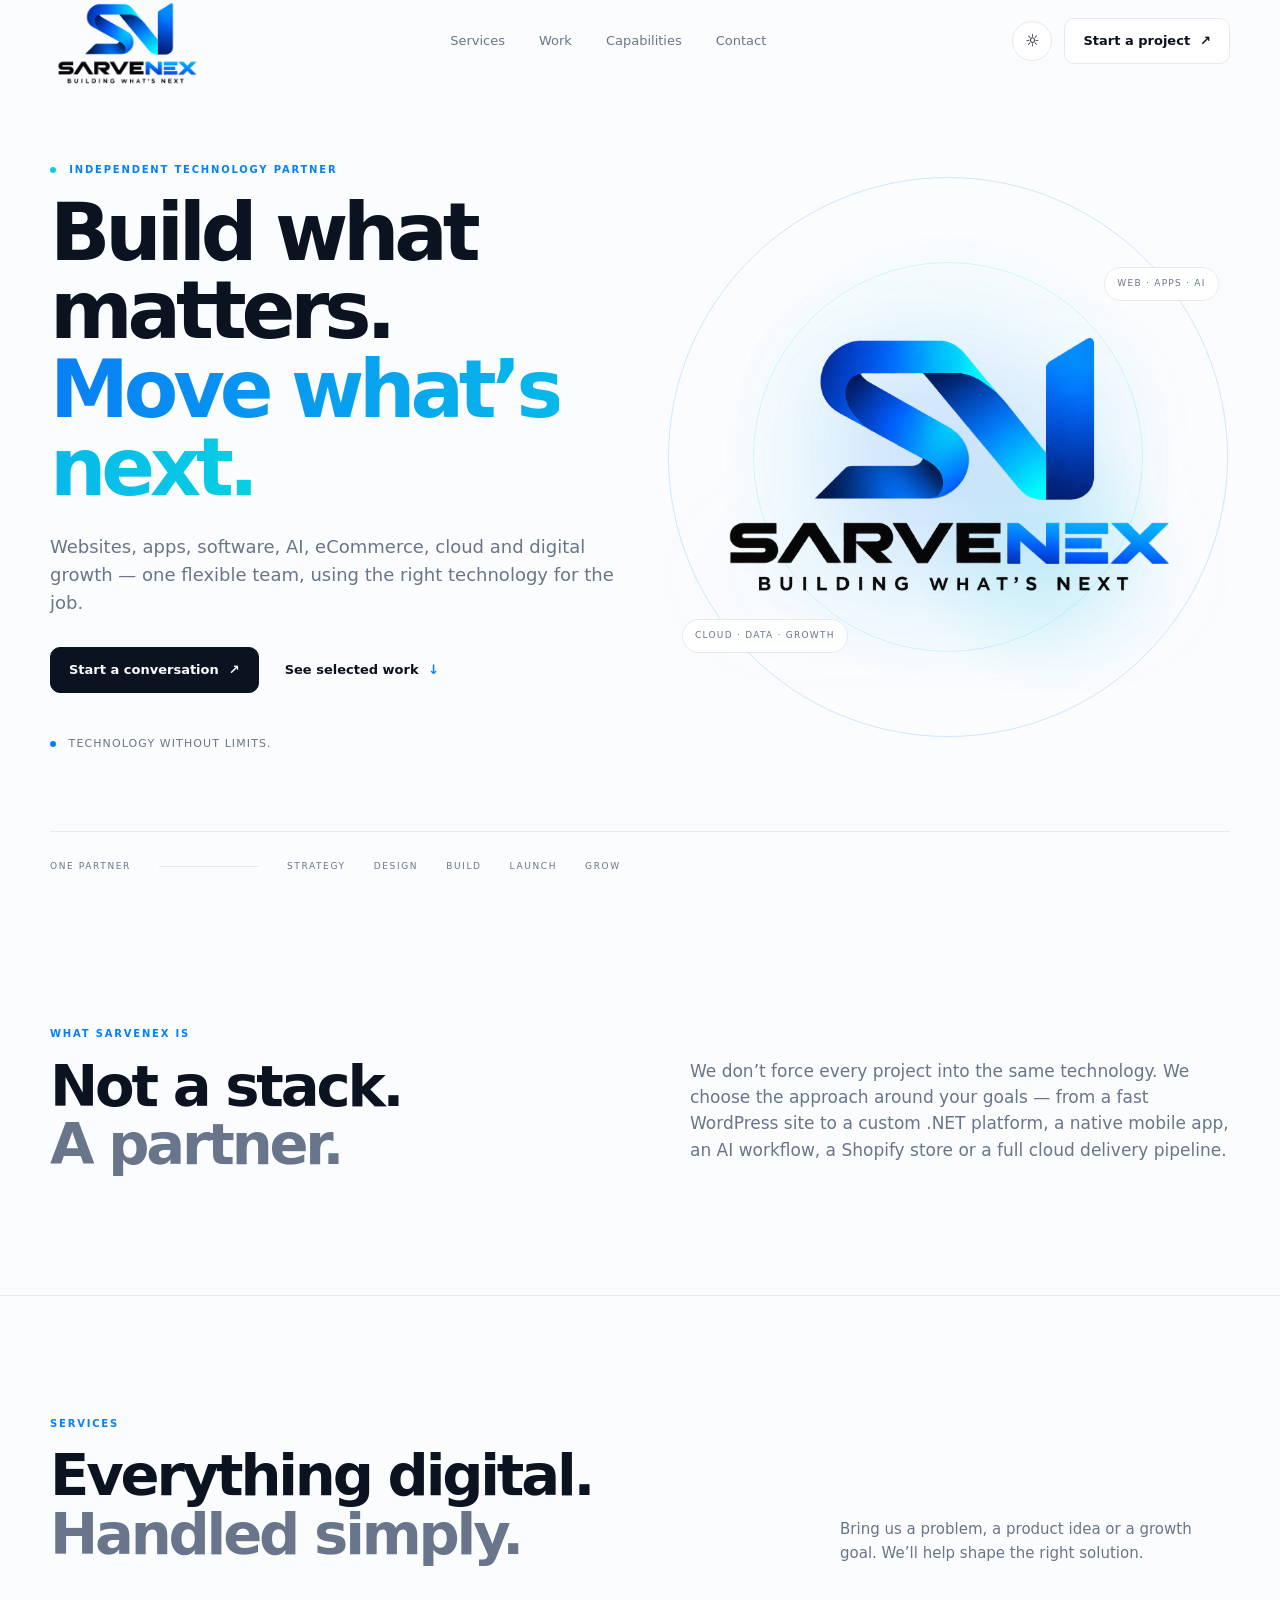
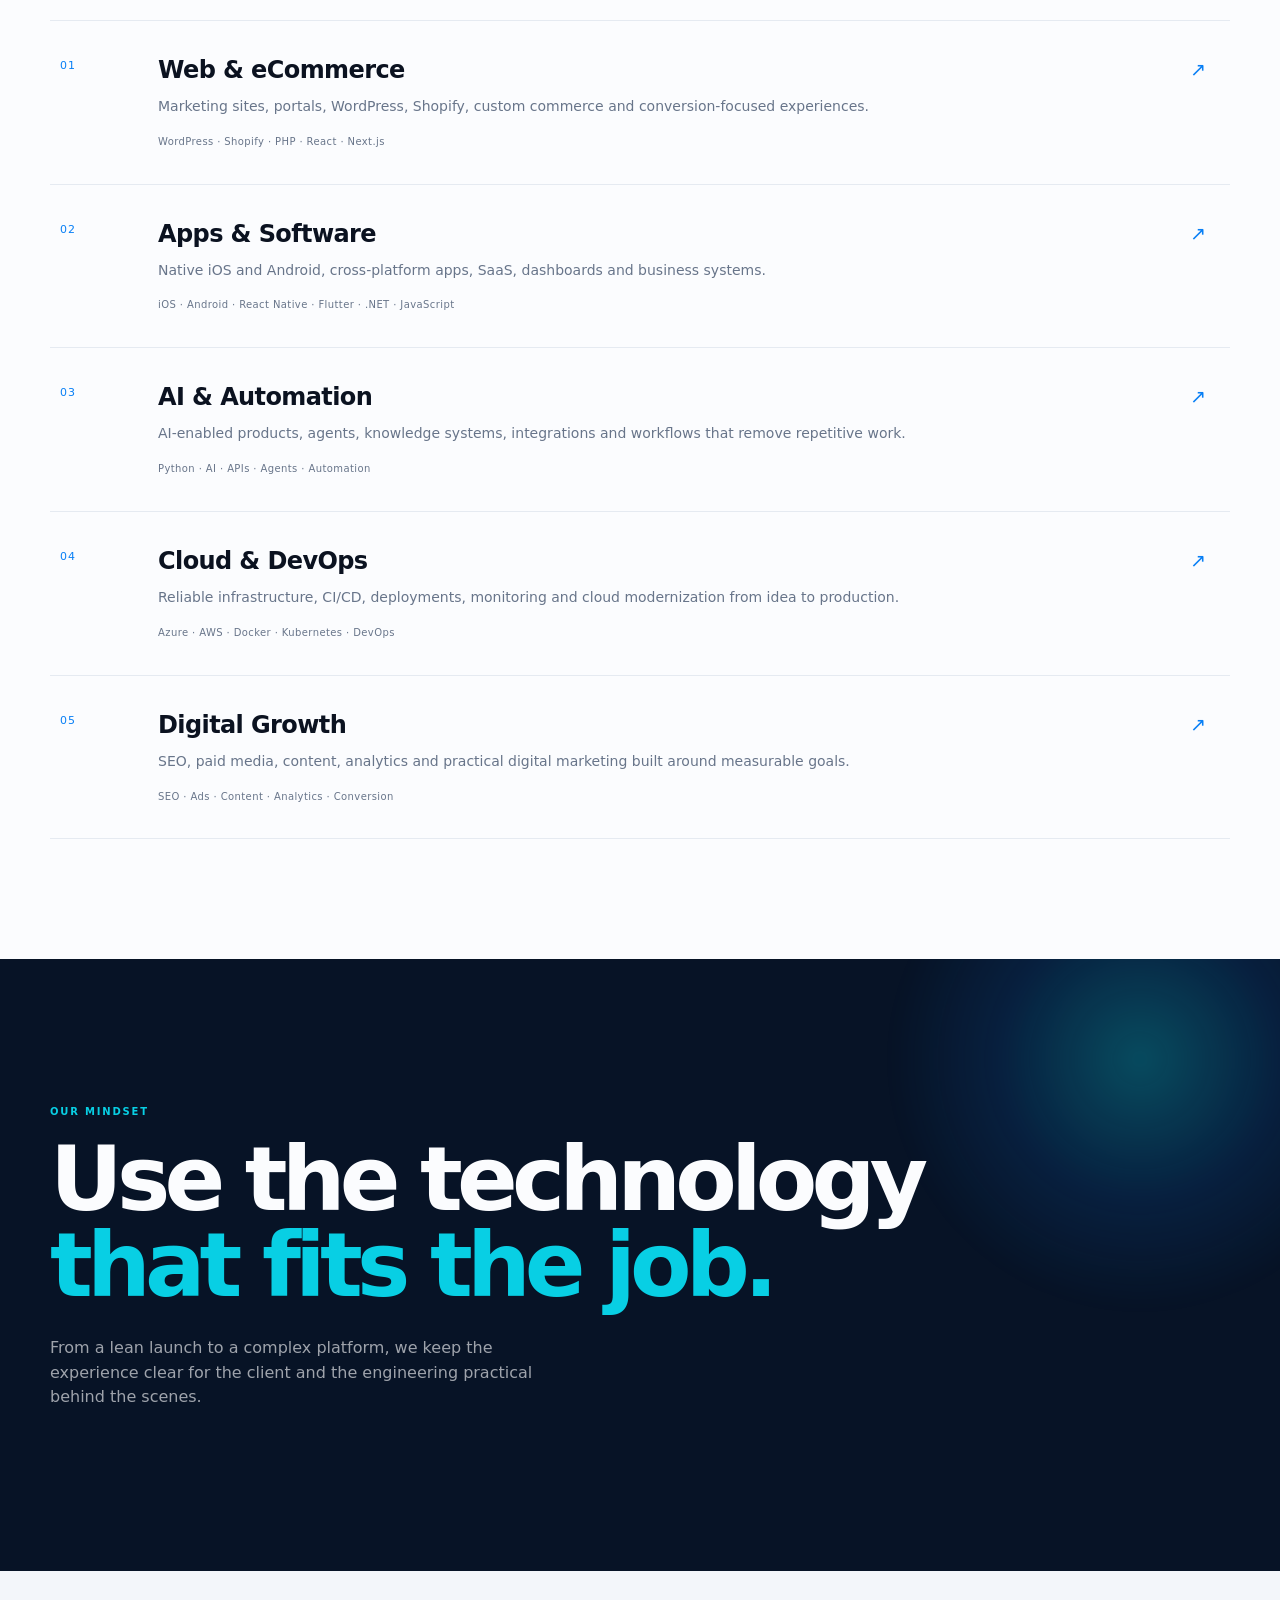
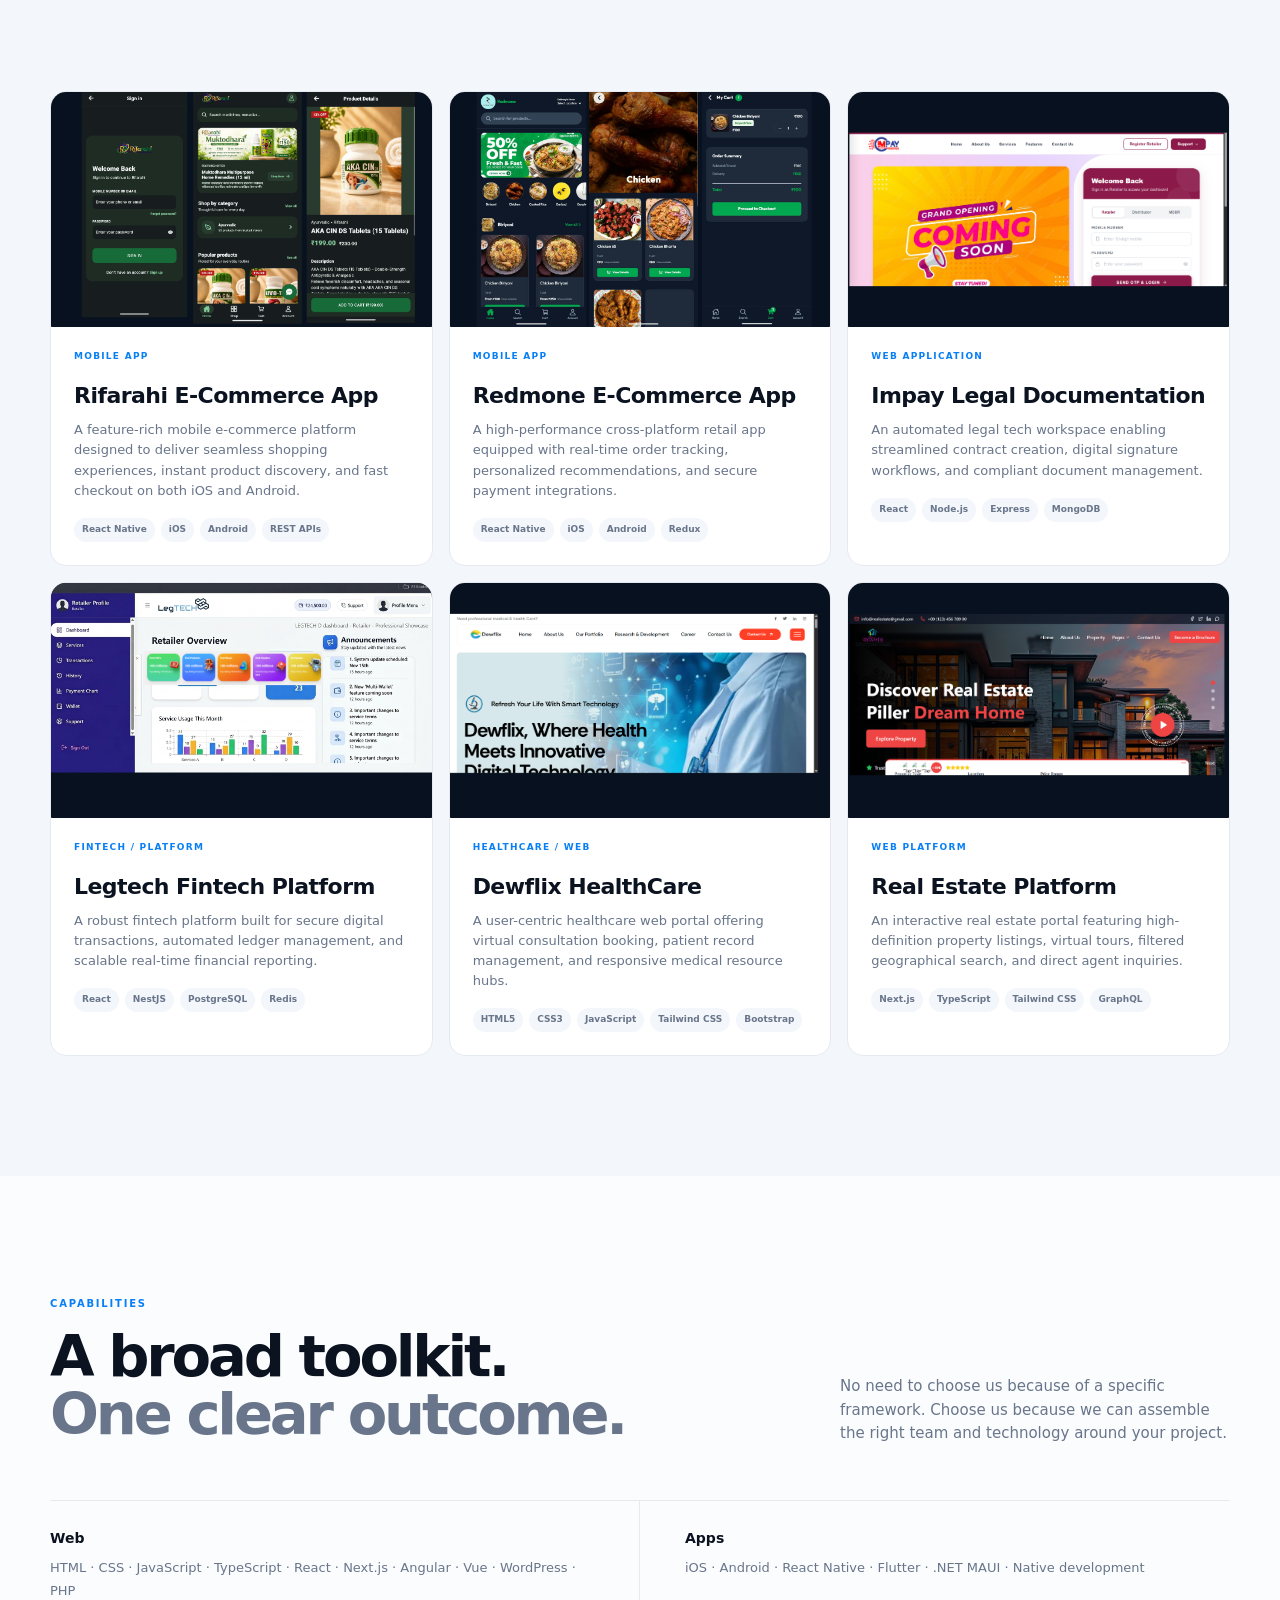
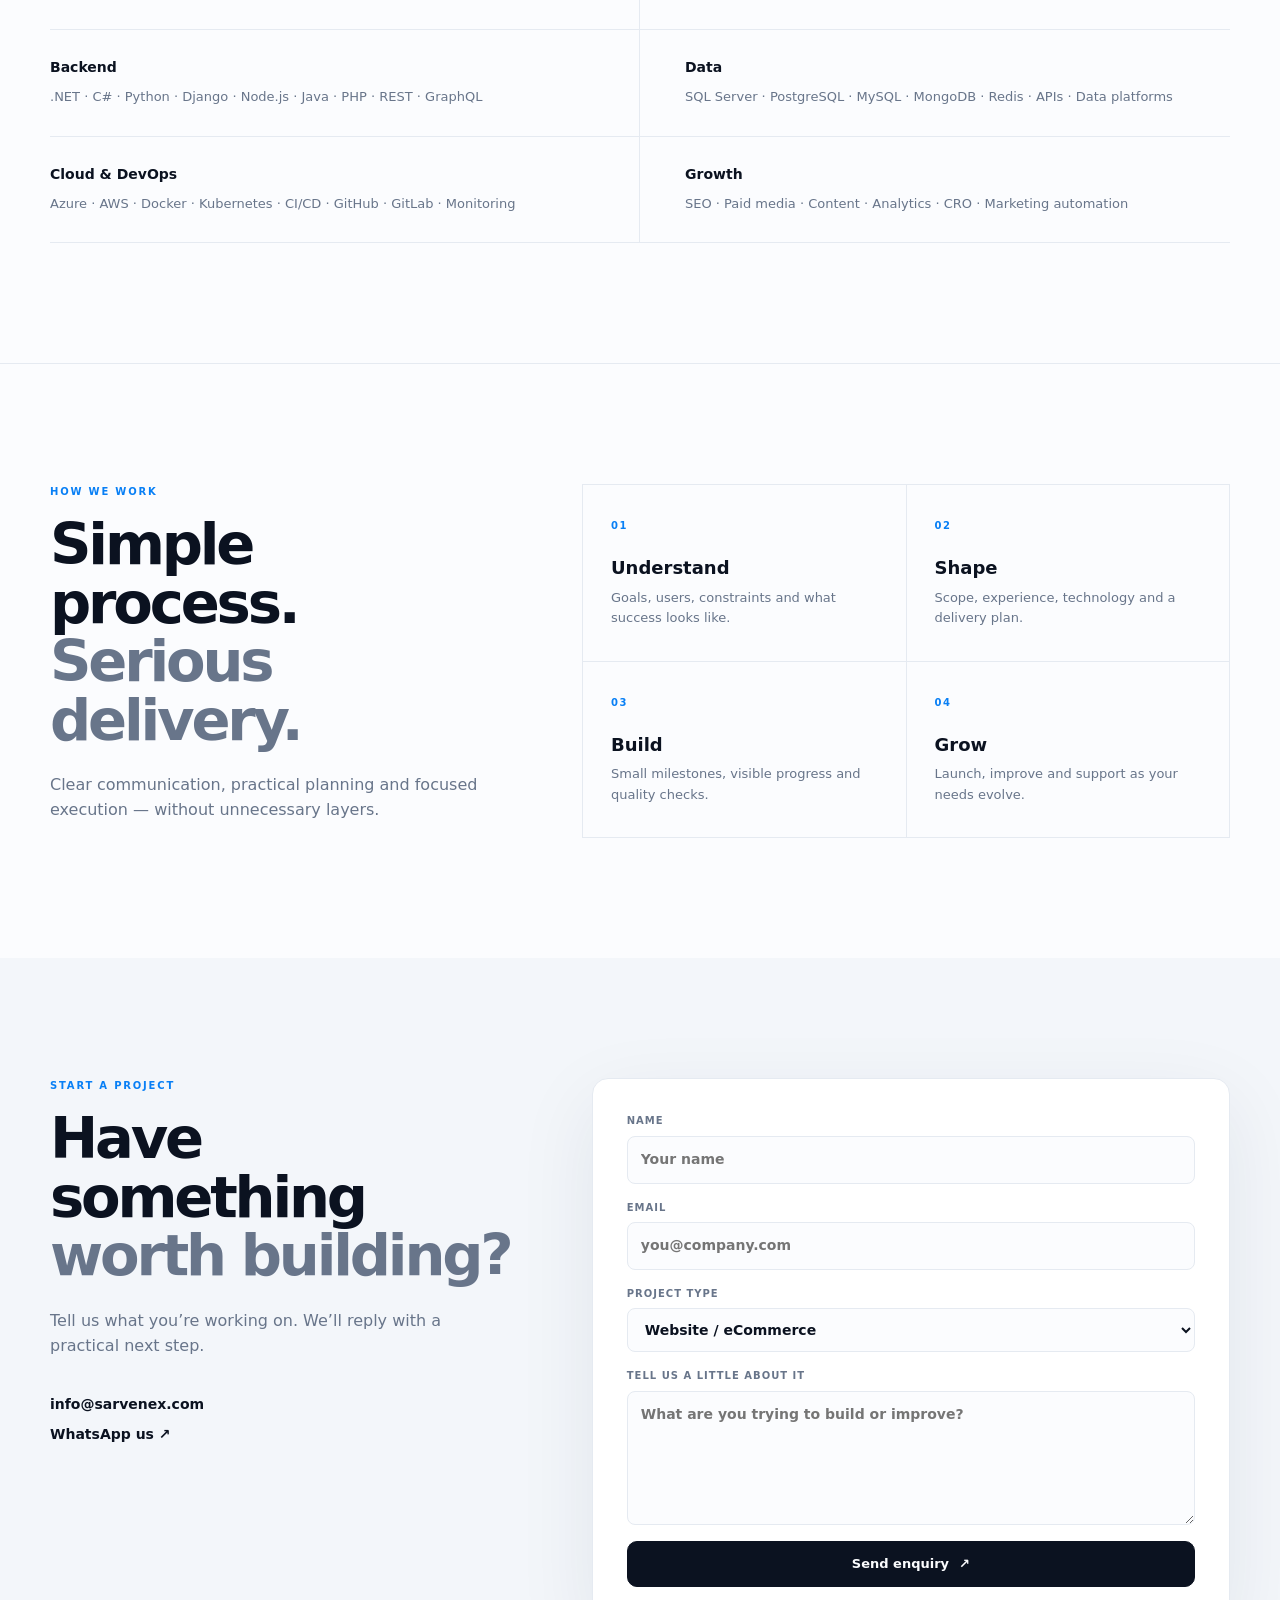
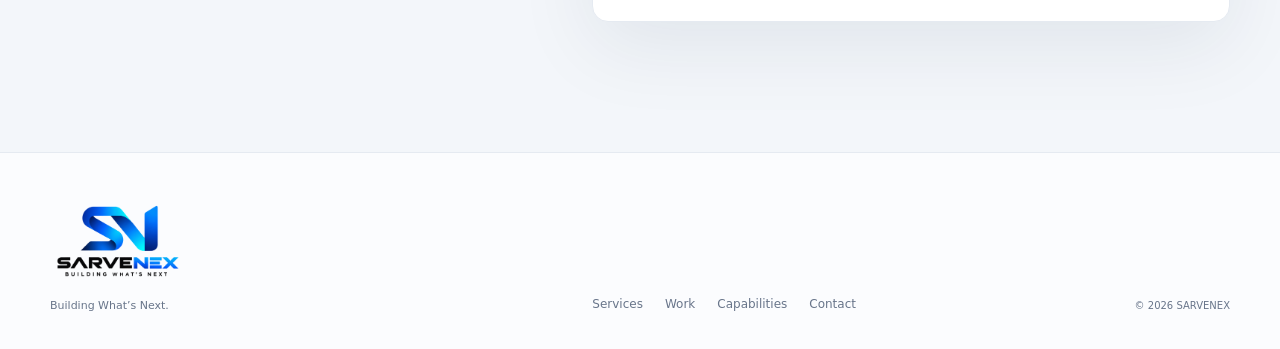
==== commit b3d7ab9a: "Update contact section with new email and WhatsApp" ====
--- a/index.html
+++ b/index.html
@@ -97,7 +97,7 @@
 
 <section class="process section"><div class="container process-wrap"><div class="process-intro reveal"><p class="eyebrow">How we work</p><h2>Simple process.<br><span>Serious delivery.</span></h2><p>Clear communication, practical planning and focused execution — without unnecessary layers.</p></div><div class="steps"><div class="step reveal"><b>01</b><h3>Understand</h3><p>Goals, users, constraints and what success looks like.</p></div><div class="step reveal"><b>02</b><h3>Shape</h3><p>Scope, experience, technology and a delivery plan.</p></div><div class="step reveal"><b>03</b><h3>Build</h3><p>Small milestones, visible progress and quality checks.</p></div><div class="step reveal"><b>04</b><h3>Grow</h3><p>Launch, improve and support as your needs evolve.</p></div></div></div></section>
 
-<section class="contact section" id="contact"><div class="container contact-grid"><div class="contact-copy reveal"><p class="eyebrow">Start a project</p><h2>Have something<br><span>worth building?</span></h2><p>Tell us what you’re working on. We’ll reply with a practical next step.</p><div class="contact-details"><a href="mailto:hello@sarvenex.com">hello@sarvenex.com</a><a id="whatsappLink" href="https://wa.me/91XXXXXXXXXX" target="_blank" rel="noopener">WhatsApp us ↗</a></div></div><form class="contact-form reveal" action="https://formsubmit.co/hello@sarvenex.com" method="POST"><input type="hidden" name="_subject" value="New SARVENEX project enquiry"><input type="hidden" name="_captcha" value="false"><input type="hidden" name="_template" value="table"><label>Name<input name="name" required placeholder="Your name"></label><label>Email<input name="email" required type="email" placeholder="you@company.com"></label><label>Project type<select name="service"><option>Website / eCommerce</option><option>Mobile app</option><option>Software development</option><option>AI / Automation</option><option>Cloud / DevOps</option><option>Digital Marketing</option><option>Something else</option></select></label><label>Tell us a little about it<textarea name="message" rows="5" required placeholder="What are you trying to build or improve?"></textarea></label><button class="button primary" type="submit">Send enquiry <span>↗</span></button></form></div></section>
+<section class="contact section" id="contact"><div class="container contact-grid"><div class="contact-copy reveal"><p class="eyebrow">Start a project</p><h2>Have something<br><span>worth building?</span></h2><p>Tell us what you’re working on. We’ll reply with a practical next step.</p><div class="contact-details"><a href="mailto:hello@sarvenex.com">info@sarvenex.com</a><a id="whatsappLink" href="https://wa.me/919083858944" target="_blank" rel="noopener">WhatsApp us ↗</a></div></div><form class="contact-form reveal" action="https://formsubmit.co/info@sarvenex.com" method="POST"><input type="hidden" name="_subject" value="New SARVENEX project enquiry"><input type="hidden" name="_captcha" value="false"><input type="hidden" name="_template" value="table"><label>Name<input name="name" required placeholder="Your name"></label><label>Email<input name="email" required type="email" placeholder="you@company.com"></label><label>Project type<select name="service"><option>Website / eCommerce</option><option>Mobile app</option><option>Software development</option><option>AI / Automation</option><option>Cloud / DevOps</option><option>Digital Marketing</option><option>Something else</option></select></label><label>Tell us a little about it<textarea name="message" rows="5" required placeholder="What are you trying to build or improve?"></textarea></label><button class="button primary" type="submit">Send enquiry <span>↗</span></button></form></div></section>
 </main>
 <footer class="footer"><div class="container footer-inner"><div><img class="footer-logo light-logo" src="assets/img/sarvenex-light.png" alt="SARVENEX"><img class="footer-logo dark-logo" src="assets/img/sarvenex-dark.png" alt="SARVENEX"><p>Building What’s Next.</p></div><div class="footer-links"><a href="#services">Services</a><a href="#work">Work</a><a href="#capabilities">Capabilities</a><a href="#contact">Contact</a></div><div class="copyright">© <span id="year"></span> SARVENEX</div></div></footer>
 <script src="assets/js/main.js"></script>
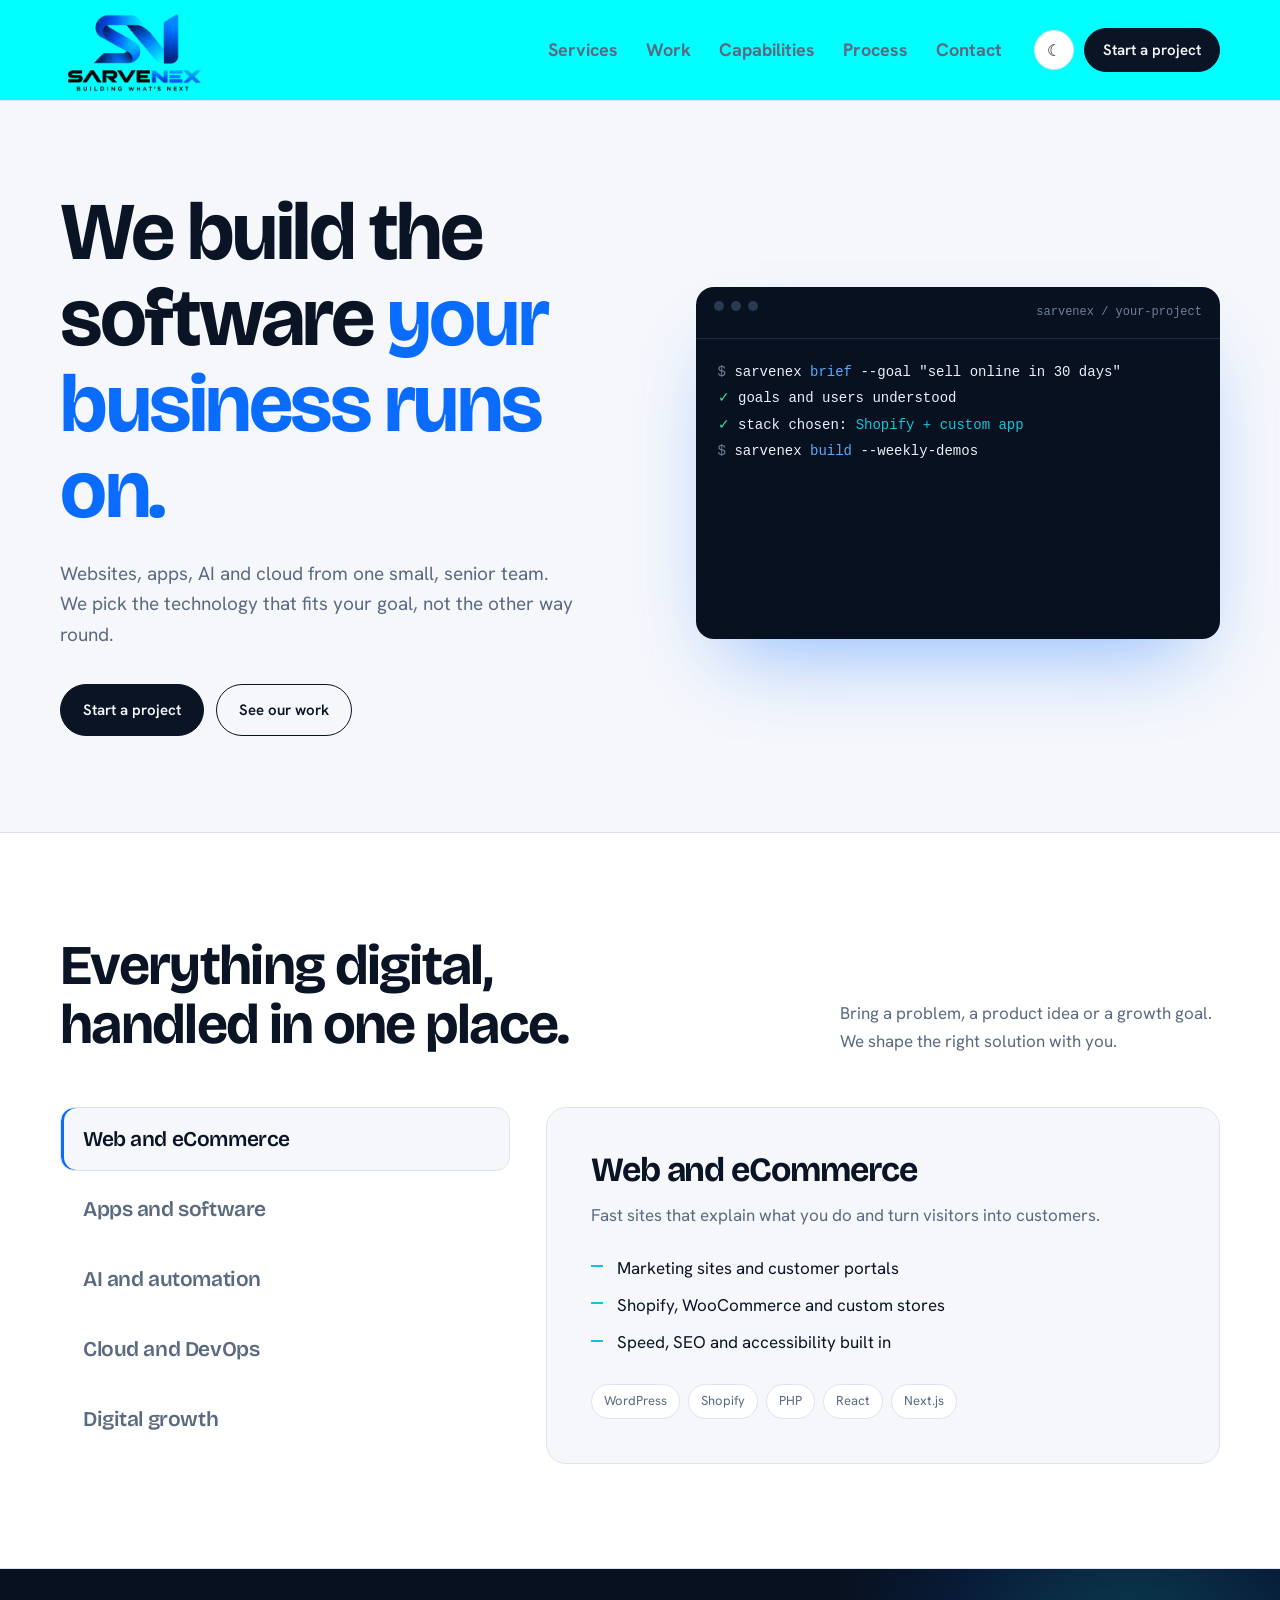
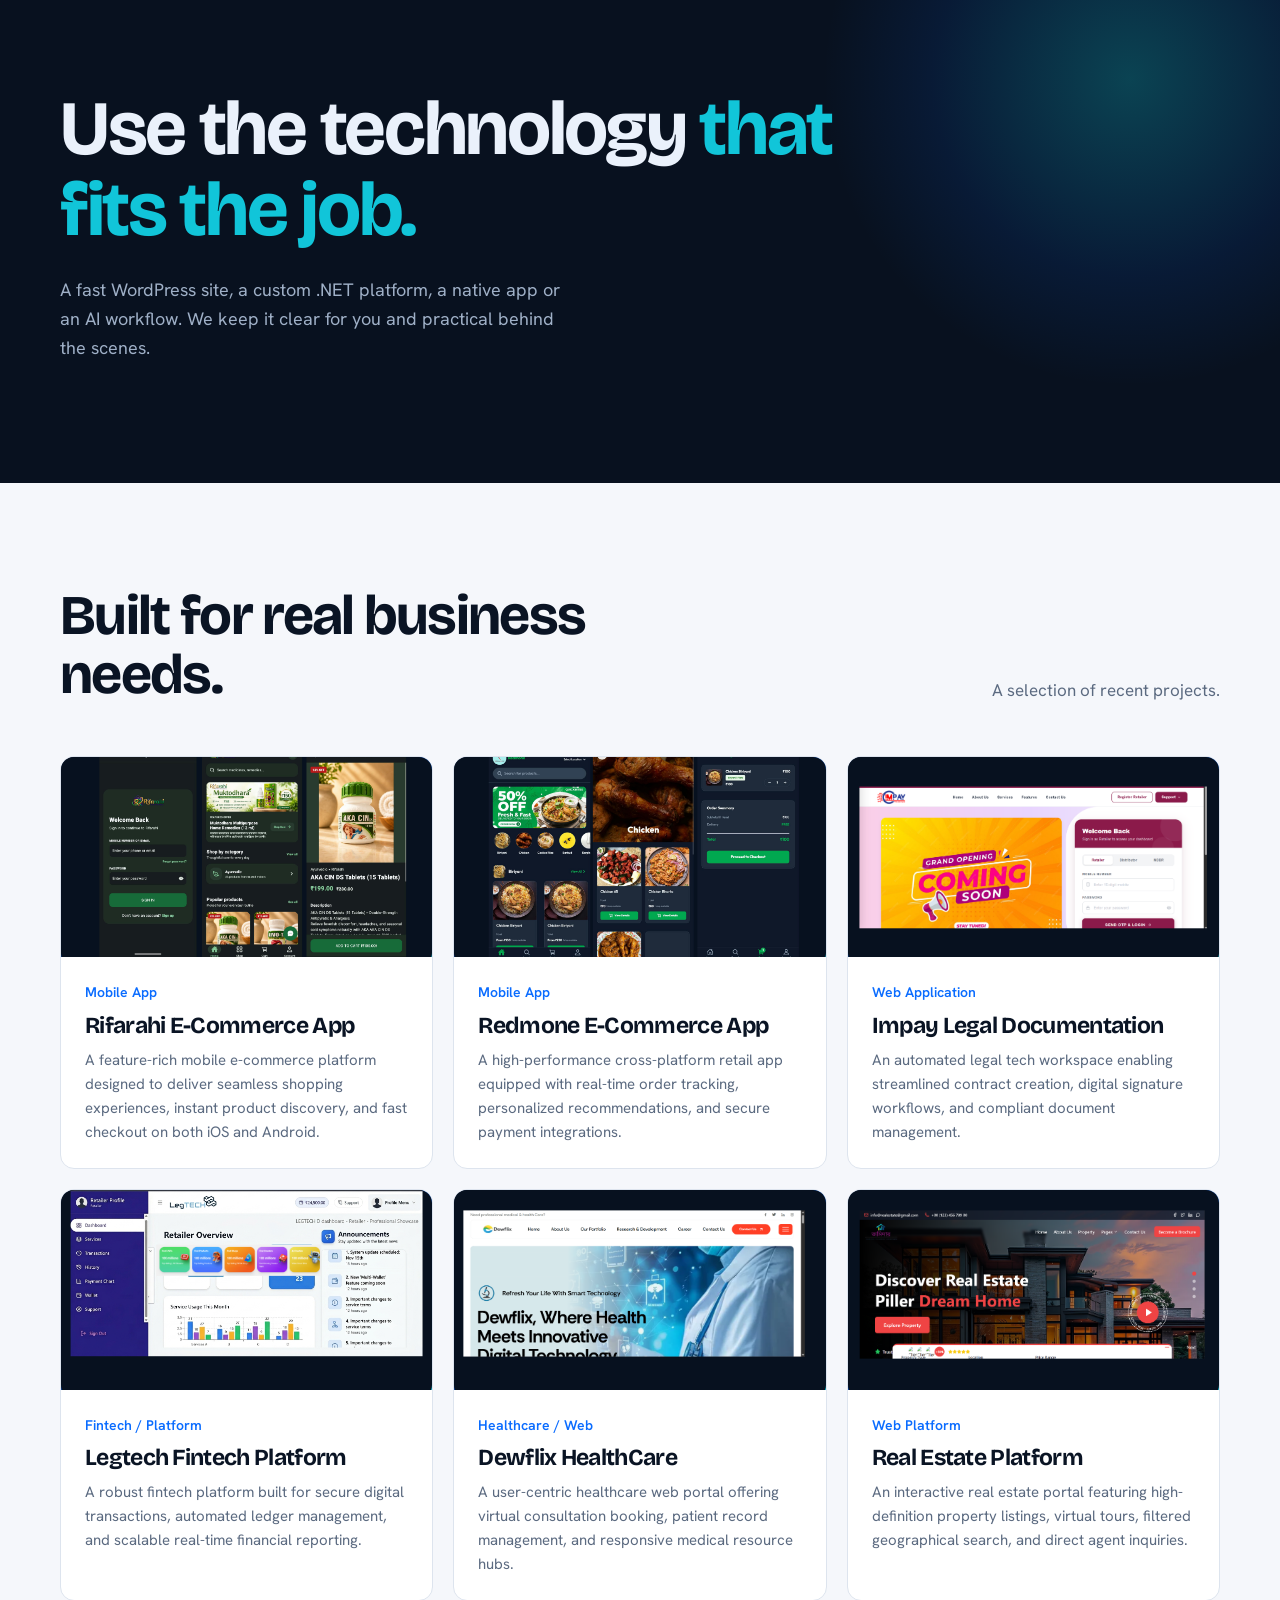
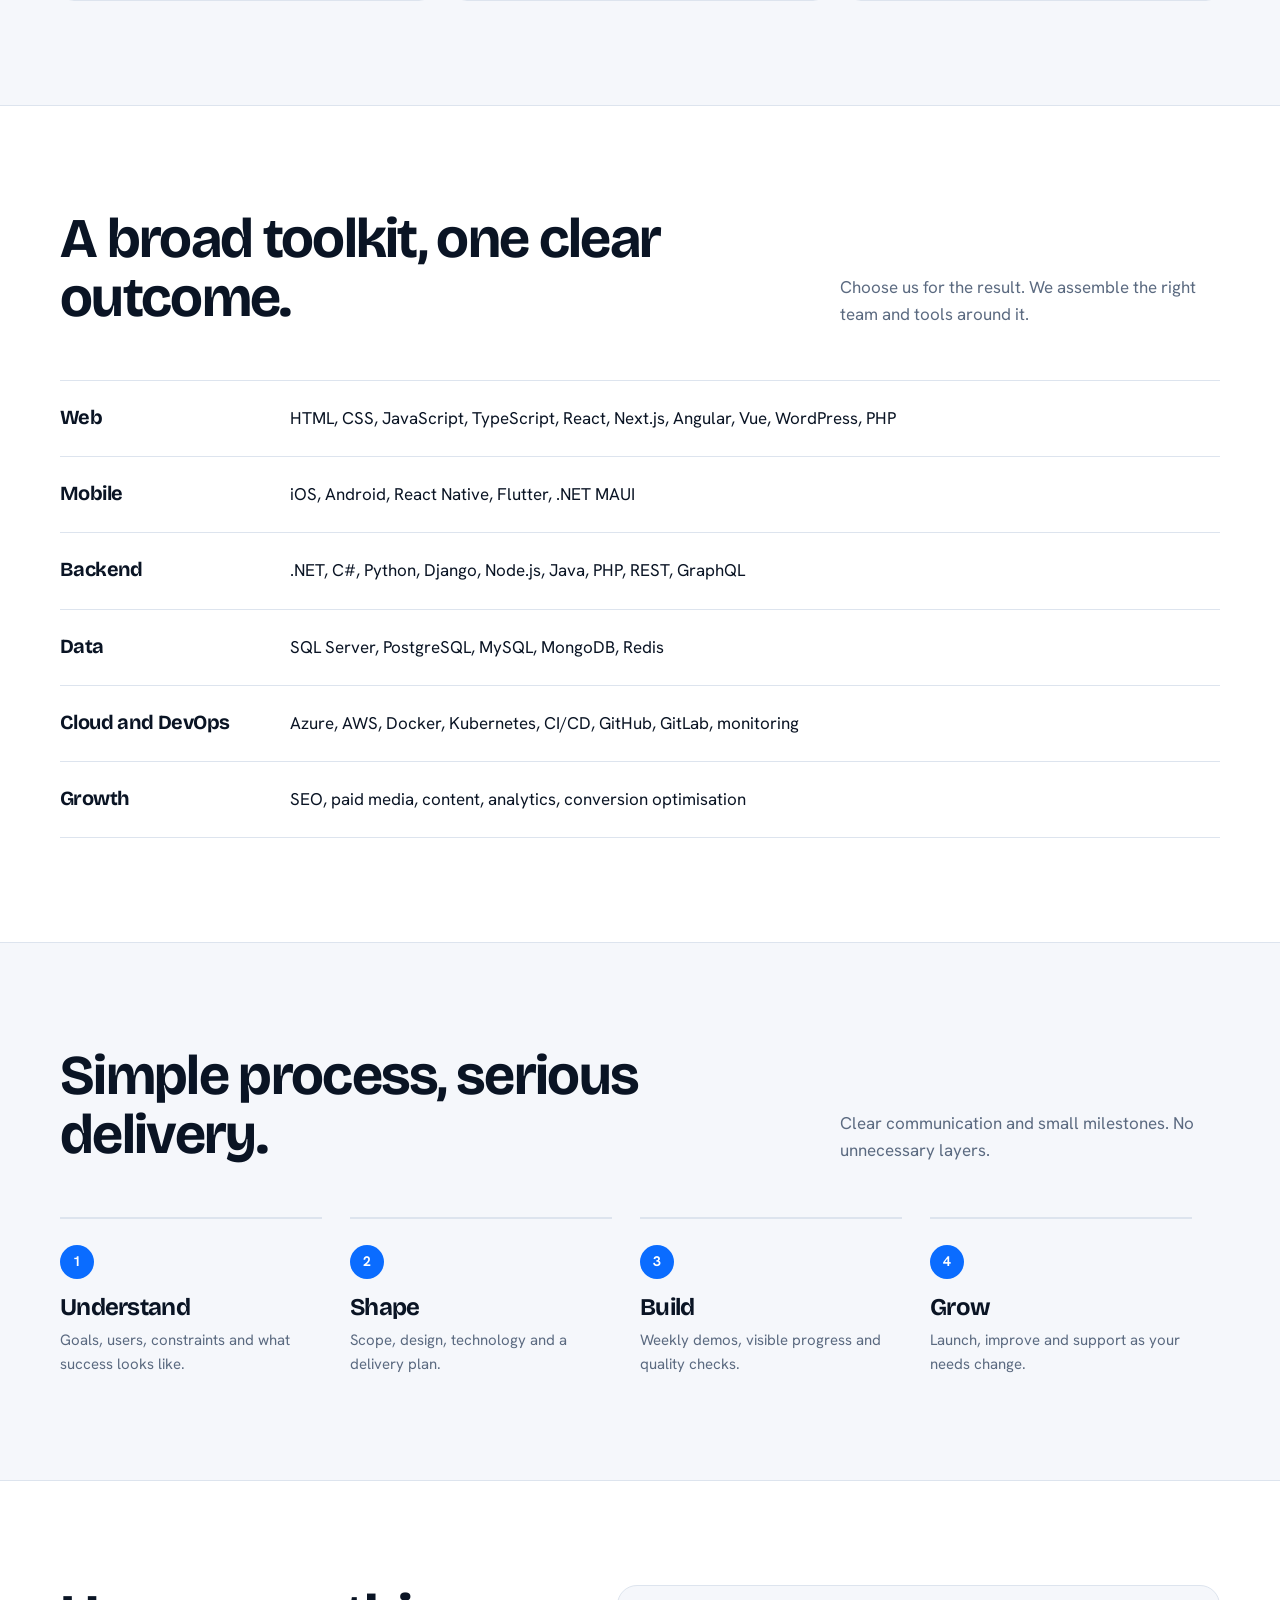
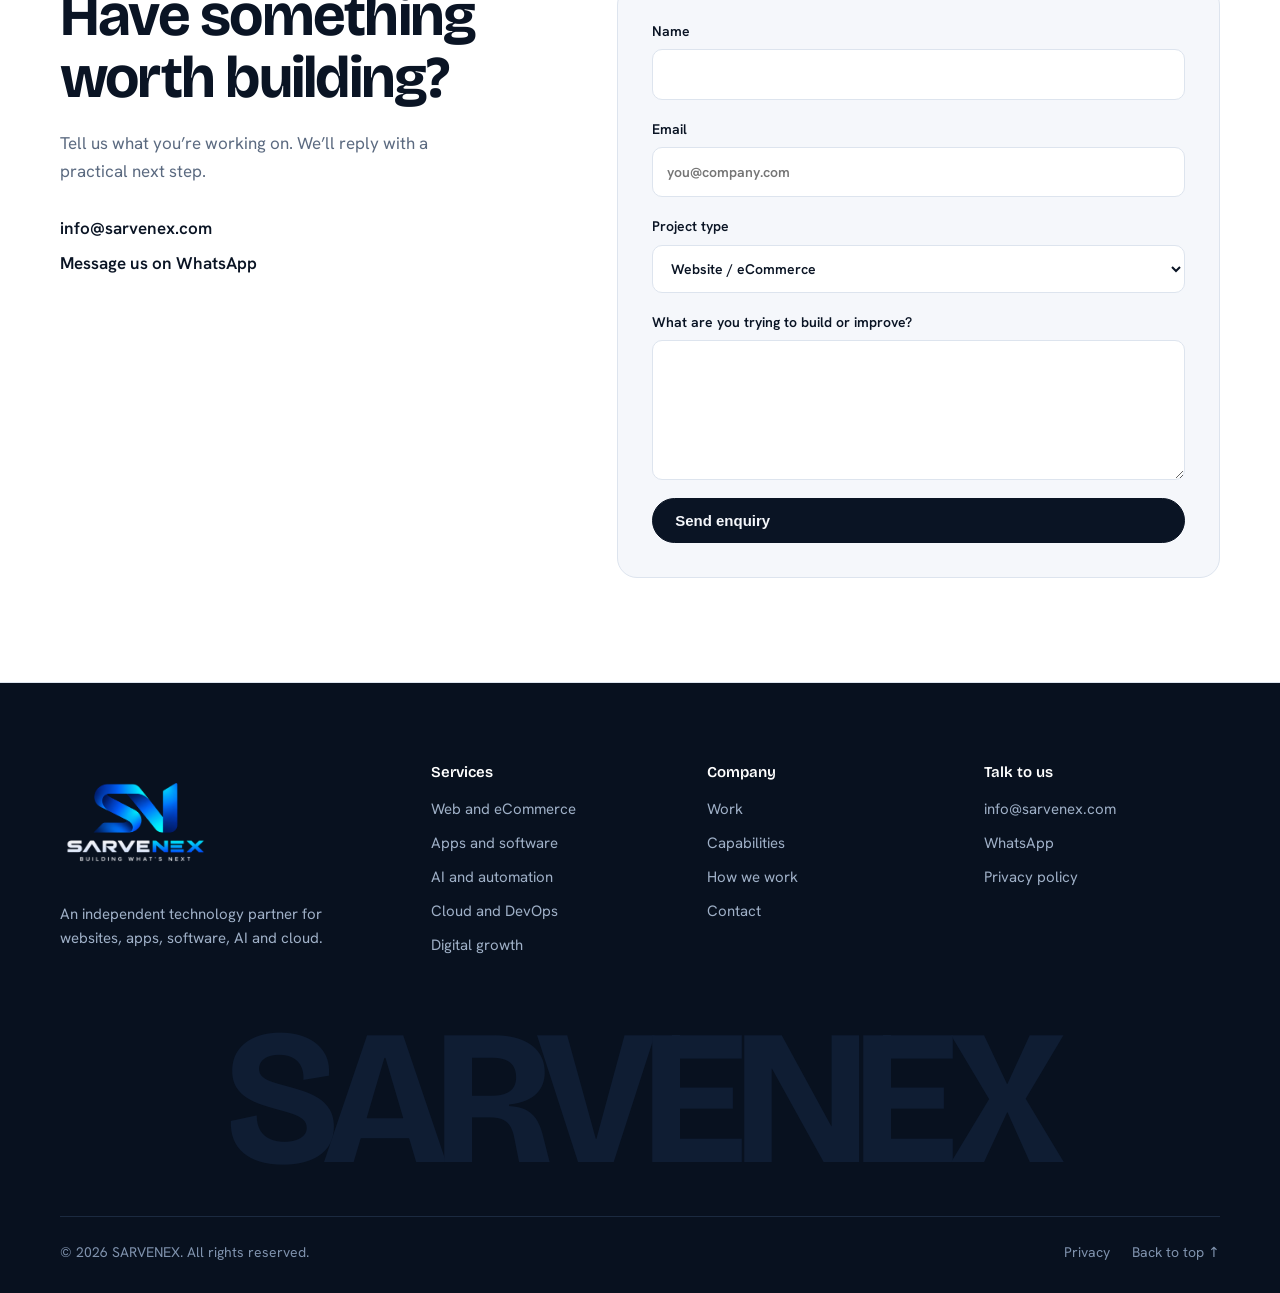
==== commit 7c22c750: "home page design change and privecy app add" ====
--- a/index.html
+++ b/index.html
@@ -3,103 +3,110 @@
 <head>
 <meta charset="utf-8">
 <meta name="viewport" content="width=device-width,initial-scale=1">
-<meta name="description" content="SARVENEX builds websites, apps, software, AI solutions, eCommerce platforms, cloud infrastructure and digital growth experiences.">
-<meta name="theme-color" content="#ffffff">
-<title>SARVENEX — Building What's Next</title>
+<meta name="theme-color" content="#08111f">
+<link rel="preconnect" href="https://fonts.googleapis.com"><link rel="preconnect" href="https://fonts.gstatic.com" crossorigin>
+<link href="https://fonts.googleapis.com/css2?family=Bricolage+Grotesque:opsz,wght@12..96,600;12..96,700&family=Hanken+Grotesk:wght@400;500;600&display=swap" rel="stylesheet">
 <link rel="stylesheet" href="assets/css/styles.css">
-  <link rel="icon" href="/assets/img/favicon.ico" sizes="any">
-  <link rel="icon" type="image/png" sizes="32x32" href="/assets/img/favicon-32.png">
-  <link rel="icon" type="image/png" sizes="16x16" href="/assets/img/favicon-16.png">
-  <link rel="apple-touch-icon" sizes="180x180" href="/assets/img/apple-touch-icon.png">
-  <meta name="theme-color" content="#07111f">
+<link rel="icon" href="/assets/img/favicon.ico" sizes="any">
+<link rel="icon" type="image/png" sizes="32x32" href="/assets/img/favicon-32.png">
+<link rel="apple-touch-icon" sizes="180x180" href="/assets/img/apple-touch-icon.png">
+<meta name="description" content="SARVENEX builds websites, apps, software, AI solutions, eCommerce platforms and cloud infrastructure.">
+<title>SARVENEX — Websites, apps, software and AI</title>
 </head>
-<body>
-<div class="progress" id="progress"></div>
-<header class="header" id="header">
-  <div class="nav container">
-    <a href="#top" class="brand" aria-label="SARVENEX home">
-      <img src="assets/img/sarvenex-light.png" class="logo light-logo" alt="SARVENEX">
-      <img src="assets/img/sarvenex-dark.png" class="logo dark-logo" alt="SARVENEX">
-    </a>
-    <nav class="nav-links" aria-label="Primary">
-      <a href="#services">Services</a><a href="#work">Work</a><a href="#capabilities">Capabilities</a><a href="#contact">Contact</a>
-    </nav>
-    <div class="nav-actions">
-      <button id="themeToggle" class="theme" type="button" aria-label="Toggle theme"><span id="themeIcon">☼</span></button>
-      <a class="nav-button" href="#contact">Start a project <span>↗</span></a>
-    </div>
-  </div>
-</header>
+<body id="top">
+<header class="header"><div class="wrap nav">
+<a class="brand" href="index.html" aria-label="SARVENEX home"><img class="light-logo" src="assets/img/sarvenex-light.png" alt="SARVENEX"><img class="dark-logo" src="assets/img/sarvenex-dark.png" alt="SARVENEX"></a>
+<nav class="links" id="links" aria-label="Primary"><a href="index.html#services">Services</a><a href="index.html#work">Work</a><a href="index.html#capabilities">Capabilities</a><a href="index.html#process">Process</a><a href="index.html#contact">Contact</a></nav>
+<div class="tools"><button class="icon-btn" id="themeToggle" type="button" aria-label="Toggle theme"><span id="themeIcon">☾</span></button><a class="btn sm" href="index.html#contact">Start a project</a><button class="icon-btn menu" id="menuBtn" type="button" aria-label="Menu" aria-expanded="false">☰</button></div>
+</div></header>
+<main>
+<section class="hero"><div class="wrap hero-grid">
+<div><h1>We build the software <i>your business runs on.</i></h1>
+<p class="lead">Websites, apps, AI and cloud from one small, senior team. We pick the technology that fits your goal, not the other way round.</p>
+<div class="row"><a class="btn" href="#contact">Start a project</a><a class="btn ghost" href="#work">See our work</a></div></div>
+<div class="term" aria-hidden="true"><div class="term-bar"><b></b><b></b><b></b><span>sarvenex / your-project</span></div>
+<div class="term-body">
+<div><span class="p">$</span> sarvenex <span class="b">brief</span> --goal "sell online in 30 days"</div>
+<div><span class="ok">✓</span> goals and users understood</div>
+<div><span class="ok">✓</span> stack chosen: <span class="c">Shopify + custom app</span></div>
+<div><span class="p">$</span> sarvenex <span class="b">build</span> --weekly-demos</div>
+<div><span class="ok">✓</span> design approved</div>
+<div><span class="ok">✓</span> 42 tests passing</div>
+<div><span class="p">$</span> sarvenex <span class="b">launch</span></div>
+<div><span class="ok">✓</span> live on cloud, monitored</div>
+<div><span class="c">Next: grow it.</span></div>
+</div></div>
+</div></section>
 
-<main id="top">
-<section class="hero">
-  <div class="hero-grid container">
-    <div class="hero-copy reveal">
-      <div class="eyebrow"><span></span> Independent technology partner</div>
-      <h1>Build what matters.<br><em>Move what’s next.</em></h1>
-      <p>Websites, apps, software, AI, eCommerce, cloud and digital growth — one flexible team, using the right technology for the job.</p>
-      <div class="hero-actions"><a class="button primary" href="#contact">Start a conversation <span>↗</span></a><a class="link" href="#work">See selected work <span>↓</span></a></div>
-      <div class="hero-note"><span class="dot"></span> Technology without limits.</div>
-    </div>
-    <div class="hero-art" aria-hidden="true">
-      <div class="halo halo-one parallax" data-speed="0.10"></div>
-      <div class="halo halo-two parallax" data-speed="0.18"></div>
-      <div class="art-ring ring-one parallax" data-speed="0.06"></div>
-      <div class="art-ring ring-two parallax" data-speed="0.12"></div>
-      <div class="hero-logo parallax" data-speed="0.03"><img class="light-logo" src="assets/img/sarvenex-light.png" alt=""><img class="dark-logo" src="assets/img/sarvenex-dark.png" alt=""></div>
-      <div class="floating-label label-one parallax" data-speed="0.22">WEB · APPS · AI</div>
-      <div class="floating-label label-two parallax" data-speed="0.16">CLOUD · DATA · GROWTH</div>
-    </div>
-  </div>
-  <div class="hero-line container"><span>One partner</span><div></div><span>Strategy</span><span>Design</span><span>Build</span><span>Launch</span><span>Grow</span></div>
-</section>
+<section class="sec alt" id="services"><div class="wrap">
+<div class="head"><h2>Everything digital, handled in one place.</h2><p>Bring a problem, a product idea or a growth goal. We shape the right solution with you.</p></div>
+<div class="svc">
+<div class="tabs" role="tablist" aria-label="Services">
+<button class="tab" role="tab" aria-selected="true" aria-controls="s1">Web and eCommerce</button>
+<button class="tab" role="tab" aria-selected="false" aria-controls="s2">Apps and software</button>
+<button class="tab" role="tab" aria-selected="false" aria-controls="s3">AI and automation</button>
+<button class="tab" role="tab" aria-selected="false" aria-controls="s4">Cloud and DevOps</button>
+<button class="tab" role="tab" aria-selected="false" aria-controls="s5">Digital growth</button>
+</div>
+<div>
+<div class="pane" id="s1" role="tabpanel"><h3>Web and eCommerce</h3><p>Fast sites that explain what you do and turn visitors into customers.</p><ul><li>Marketing sites and customer portals</li><li>Shopify, WooCommerce and custom stores</li><li>Speed, SEO and accessibility built in</li></ul><div class="chips"><span>WordPress</span><span>Shopify</span><span>PHP</span><span>React</span><span>Next.js</span></div></div>
+<div class="pane" id="s2" role="tabpanel" hidden><h3>Apps and software</h3><p>Products people use every day, from first release to scale.</p><ul><li>Native iOS and Android apps</li><li>SaaS products and internal business systems</li><li>Dashboards, reports and integrations</li></ul><div class="chips"><span>iOS</span><span>Android</span><span>React Native</span><span>Flutter</span><span>.NET</span></div></div>
+<div class="pane" id="s3" role="tabpanel" hidden><h3>AI and automation</h3><p>Remove repetitive work and add intelligence where it pays off.</p><ul><li>AI assistants and knowledge search</li><li>Workflow automation across your tools</li><li>Custom agents and API integrations</li></ul><div class="chips"><span>Python</span><span>LLM APIs</span><span>Agents</span><span>Automation</span></div></div>
+<div class="pane" id="s4" role="tabpanel" hidden><h3>Cloud and DevOps</h3><p>Reliable infrastructure that ships changes safely.</p><ul><li>CI/CD pipelines and automated deployments</li><li>Cloud migration and cost control</li><li>Monitoring, backups and security reviews</li></ul><div class="chips"><span>Azure</span><span>AWS</span><span>Docker</span><span>Kubernetes</span></div></div>
+<div class="pane" id="s5" role="tabpanel" hidden><h3>Digital growth</h3><p>Marketing tied to numbers you can check.</p><ul><li>SEO and content that earns traffic</li><li>Paid campaigns with clear targets</li><li>Analytics and conversion improvements</li></ul><div class="chips"><span>SEO</span><span>Ads</span><span>Analytics</span><span>CRO</span></div></div>
+</div></div></div></section>
 
-<section class="intro container reveal">
-  <p class="eyebrow">What SARVENEX is</p>
-  <div class="intro-grid"><h2>Not a stack.<br><span>A partner.</span></h2><p>We don’t force every project into the same technology. We choose the approach around your goals — from a fast WordPress site to a custom .NET platform, a native mobile app, an AI workflow, a Shopify store or a full cloud delivery pipeline.</p></div>
-</section>
+<section class="band"><div class="wrap"><h2>Use the technology <i>that fits the job.</i></h2><p>A fast WordPress site, a custom .NET platform, a native app or an AI workflow. We keep it clear for you and practical behind the scenes.</p></div></section>
 
-<section class="services section" id="services">
- <div class="container">
-  <div class="section-head reveal"><div><p class="eyebrow">Services</p><h2>Everything digital.<br><span>Handled simply.</span></h2></div><p>Bring us a problem, a product idea or a growth goal. We’ll help shape the right solution.</p></div>
-  <div class="service-list">
-   <article class="service reveal"><div class="service-index">01</div><div><h3>Web & eCommerce</h3><p>Marketing sites, portals, WordPress, Shopify, custom commerce and conversion-focused experiences.</p><small>WordPress · Shopify · PHP · React · Next.js</small></div><span class="arrow">↗</span></article>
-   <article class="service reveal"><div class="service-index">02</div><div><h3>Apps & Software</h3><p>Native iOS and Android, cross-platform apps, SaaS, dashboards and business systems.</p><small>iOS · Android · React Native · Flutter · .NET · JavaScript</small></div><span class="arrow">↗</span></article>
-   <article class="service reveal"><div class="service-index">03</div><div><h3>AI & Automation</h3><p>AI-enabled products, agents, knowledge systems, integrations and workflows that remove repetitive work.</p><small>Python · AI · APIs · Agents · Automation</small></div><span class="arrow">↗</span></article>
-   <article class="service reveal"><div class="service-index">04</div><div><h3>Cloud & DevOps</h3><p>Reliable infrastructure, CI/CD, deployments, monitoring and cloud modernization from idea to production.</p><small>Azure · AWS · Docker · Kubernetes · DevOps</small></div><span class="arrow">↗</span></article>
-   <article class="service reveal"><div class="service-index">05</div><div><h3>Digital Growth</h3><p>SEO, paid media, content, analytics and practical digital marketing built around measurable goals.</p><small>SEO · Ads · Content · Analytics · Conversion</small></div><span class="arrow">↗</span></article>
-  </div>
- </div>
-</section>
+<section class="sec" id="work"><div class="wrap">
+<div class="head"><h2>Built for real business needs.</h2><p>A selection of recent projects.</p></div>
+<div class="grid3" id="projectGrid"><p>Loading projects…</p></div>
+</div></section>
 
-<section class="statement"><div class="statement-orb parallax" data-speed="0.08"></div><div class="container statement-inner reveal"><p class="eyebrow">Our mindset</p><h2>Use the technology<br><em>that fits the job.</em></h2><p>From a lean launch to a complex platform, we keep the experience clear for the client and the engineering practical behind the scenes.</p></div></section>
+<section class="sec alt" id="capabilities"><div class="wrap">
+<div class="head"><h2>A broad toolkit, one clear outcome.</h2><p>Choose us for the result. We assemble the right team and tools around it.</p></div>
+<div class="caps">
+<div class="cap"><h3>Web</h3><p>HTML, CSS, JavaScript, TypeScript, React, Next.js, Angular, Vue, WordPress, PHP</p></div>
+<div class="cap"><h3>Mobile</h3><p>iOS, Android, React Native, Flutter, .NET MAUI</p></div>
+<div class="cap"><h3>Backend</h3><p>.NET, C#, Python, Django, Node.js, Java, PHP, REST, GraphQL</p></div>
+<div class="cap"><h3>Data</h3><p>SQL Server, PostgreSQL, MySQL, MongoDB, Redis</p></div>
+<div class="cap"><h3>Cloud and DevOps</h3><p>Azure, AWS, Docker, Kubernetes, CI/CD, GitHub, GitLab, monitoring</p></div>
+<div class="cap"><h3>Growth</h3><p>SEO, paid media, content, analytics, conversion optimisation</p></div>
+</div></div></section>
 
-<section class="work section" id="work">
- <div class="container">
-  
-  <div class="work-grid" id="projectGrid"><div class="loading">Loading projects…</div></div>
- </div>
-</section>
+<section class="sec" id="process"><div class="wrap">
+<div class="head"><h2>Simple process, serious delivery.</h2><p>Clear communication and small milestones. No unnecessary layers.</p></div>
+<div class="steps">
+<div class="step"><b>1</b><h3>Understand</h3><p>Goals, users, constraints and what success looks like.</p></div>
+<div class="step"><b>2</b><h3>Shape</h3><p>Scope, design, technology and a delivery plan.</p></div>
+<div class="step"><b>3</b><h3>Build</h3><p>Weekly demos, visible progress and quality checks.</p></div>
+<div class="step"><b>4</b><h3>Grow</h3><p>Launch, improve and support as your needs change.</p></div>
+</div></div></section>
 
-<section class="capabilities section" id="capabilities">
- <div class="container">
-  <div class="section-head reveal"><div><p class="eyebrow">Capabilities</p><h2>A broad toolkit.<br><span>One clear outcome.</span></h2></div><p>No need to choose us because of a specific framework. Choose us because we can assemble the right team and technology around your project.</p></div>
-  <div class="cap-grid reveal">
-   <div><span>Web</span><p>HTML · CSS · JavaScript · TypeScript · React · Next.js · Angular · Vue · WordPress · PHP</p></div>
-   <div><span>Apps</span><p>iOS · Android · React Native · Flutter · .NET MAUI · Native development</p></div>
-   <div><span>Backend</span><p>.NET · C# · Python · Django · Node.js · Java · PHP · REST · GraphQL</p></div>
-   <div><span>Data</span><p>SQL Server · PostgreSQL · MySQL · MongoDB · Redis · APIs · Data platforms</p></div>
-   <div><span>Cloud & DevOps</span><p>Azure · AWS · Docker · Kubernetes · CI/CD · GitHub · GitLab · Monitoring</p></div>
-   <div><span>Growth</span><p>SEO · Paid media · Content · Analytics · CRO · Marketing automation</p></div>
-  </div>
- </div>
-</section>
-
-<section class="process section"><div class="container process-wrap"><div class="process-intro reveal"><p class="eyebrow">How we work</p><h2>Simple process.<br><span>Serious delivery.</span></h2><p>Clear communication, practical planning and focused execution — without unnecessary layers.</p></div><div class="steps"><div class="step reveal"><b>01</b><h3>Understand</h3><p>Goals, users, constraints and what success looks like.</p></div><div class="step reveal"><b>02</b><h3>Shape</h3><p>Scope, experience, technology and a delivery plan.</p></div><div class="step reveal"><b>03</b><h3>Build</h3><p>Small milestones, visible progress and quality checks.</p></div><div class="step reveal"><b>04</b><h3>Grow</h3><p>Launch, improve and support as your needs evolve.</p></div></div></div></section>
-
-<section class="contact section" id="contact"><div class="container contact-grid"><div class="contact-copy reveal"><p class="eyebrow">Start a project</p><h2>Have something<br><span>worth building?</span></h2><p>Tell us what you’re working on. We’ll reply with a practical next step.</p><div class="contact-details"><a href="mailto:hello@sarvenex.com">info@sarvenex.com</a><a id="whatsappLink" href="https://wa.me/919083858944" target="_blank" rel="noopener">WhatsApp us ↗</a></div></div><form class="contact-form reveal" action="https://formsubmit.co/info@sarvenex.com" method="POST"><input type="hidden" name="_subject" value="New SARVENEX project enquiry"><input type="hidden" name="_captcha" value="false"><input type="hidden" name="_template" value="table"><label>Name<input name="name" required placeholder="Your name"></label><label>Email<input name="email" required type="email" placeholder="you@company.com"></label><label>Project type<select name="service"><option>Website / eCommerce</option><option>Mobile app</option><option>Software development</option><option>AI / Automation</option><option>Cloud / DevOps</option><option>Digital Marketing</option><option>Something else</option></select></label><label>Tell us a little about it<textarea name="message" rows="5" required placeholder="What are you trying to build or improve?"></textarea></label><button class="button primary" type="submit">Send enquiry <span>↗</span></button></form></div></section>
+<section class="sec alt" id="contact"><div class="wrap contact">
+<div><h2>Have something worth building?</h2><p>Tell us what you’re working on. We’ll reply with a practical next step.</p>
+<div class="cd"><a href="mailto:info@sarvenex.com">info@sarvenex.com</a><a href="https://wa.me/919083858944" target="_blank" rel="noopener">Message us on WhatsApp</a></div></div>
+<form action="https://formsubmit.co/info@sarvenex.com" method="POST">
+<input type="hidden" name="_subject" value="New SARVENEX project enquiry"><input type="hidden" name="_captcha" value="false"><input type="hidden" name="_template" value="table">
+<label>Name<input name="name" required autocomplete="name"></label>
+<label>Email<input name="email" type="email" required autocomplete="email" placeholder="you@company.com"></label>
+<label>Project type<select name="service"><option>Website / eCommerce</option><option>Mobile app</option><option>Software development</option><option>AI / Automation</option><option>Cloud / DevOps</option><option>Digital marketing</option><option>Something else</option></select></label>
+<label>What are you trying to build or improve?<textarea name="message" rows="5" required></textarea></label>
+<button class="btn" type="submit">Send enquiry</button>
+</form></div></section>
 </main>
-<footer class="footer"><div class="container footer-inner"><div><img class="footer-logo light-logo" src="assets/img/sarvenex-light.png" alt="SARVENEX"><img class="footer-logo dark-logo" src="assets/img/sarvenex-dark.png" alt="SARVENEX"><p>Building What’s Next.</p></div><div class="footer-links"><a href="#services">Services</a><a href="#work">Work</a><a href="#capabilities">Capabilities</a><a href="#contact">Contact</a></div><div class="copyright">© <span id="year"></span> SARVENEX</div></div></footer>
+<footer class="foot"><div class="wrap">
+<div class="foot-top">
+<div><img src="assets/img/sarvenex-dark.png" alt="SARVENEX"><p>An independent technology partner for websites, apps, software, AI and cloud.</p></div>
+<div><h4>Services</h4><ul><li><a href="index.html#services">Web and eCommerce</a></li><li><a href="index.html#services">Apps and software</a></li><li><a href="index.html#services">AI and automation</a></li><li><a href="index.html#services">Cloud and DevOps</a></li><li><a href="index.html#services">Digital growth</a></li></ul></div>
+<div><h4>Company</h4><ul><li><a href="index.html#work">Work</a></li><li><a href="index.html#capabilities">Capabilities</a></li><li><a href="index.html#process">How we work</a></li><li><a href="index.html#contact">Contact</a></li></ul></div>
+<div><h4>Talk to us</h4><ul><li><a href="mailto:info@sarvenex.com">info@sarvenex.com</a></li><li><a href="https://wa.me/919083858944" target="_blank" rel="noopener">WhatsApp</a></li><li><a href="privacy.html">Privacy policy</a></li></ul></div>
+</div>
+<p class="foot-word" aria-hidden="true" style="
+    justify-content: center;
+    display: flex;
+">SARVENEX</p>
+<div class="foot-bot"><span>© <span id="year">2026</span> SARVENEX. All rights reserved.</span><nav><a href="privacy.html">Privacy</a><a href="#top">Back to top ↑</a></nav></div>
+</div></footer>
 <script src="assets/js/main.js"></script>
-</body>
-</html>
+</body></html>
--- a/assets/css/styles.css
+++ b/assets/css/styles.css
@@ -1,4 +1,112 @@
-:root{--bg:#fbfcfe;--surface:#f3f6fa;--card:#fff;--text:#0b1220;--muted:#68758a;--line:#e5eaf1;--accent:#087ff5;--cyan:#08cfe4;--dark:#071326;--shadow:0 24px 80px rgba(18,38,68,.08)}
-[data-theme=dark]{--bg:#07101d;--surface:#0b1625;--card:#0d1b2d;--text:#f4f8ff;--muted:#9aa9bd;--line:#1b2a3e;--accent:#2490ff;--cyan:#18d7ea;--dark:#f4f8ff;--shadow:0 28px 90px rgba(0,0,0,.25)}
-*{box-sizing:border-box}html{scroll-behavior:smooth}body{margin:0;background:var(--bg);color:var(--text);font-family:Inter,ui-sans-serif,system-ui,-apple-system,BlinkMacSystemFont,"Segoe UI",sans-serif;line-height:1.55;-webkit-font-smoothing:antialiased;overflow-x:hidden}a{color:inherit;text-decoration:none}button,input,select,textarea{font:inherit}.container{width:min(1180px,calc(100% - 48px));margin-inline:auto}.progress{position:fixed;left:0;top:0;height:2px;width:0;background:linear-gradient(90deg,var(--accent),var(--cyan));z-index:100}.header{position:sticky;top:0;z-index:50;background:color-mix(in srgb,var(--bg) 82%,transparent);backdrop-filter:blur(18px);border-bottom:1px solid transparent;transition:.25s}.header.scrolled{border-color:var(--line)}.nav{height:82px;display:flex;align-items:center;justify-content:space-between;gap:28px}.brand{width:154px;display:flex;align-items:center}.logo{width:154px;height:auto;display:block}.dark-logo{display:none!important}[data-theme=dark] .light-logo{display:none!important}[data-theme=dark] .dark-logo{display:block!important}.nav-links{display:flex;gap:34px;font-size:13px;color:var(--muted)}.nav-links a:hover{color:var(--text)}.nav-actions{display:flex;align-items:center;gap:12px}.theme{width:40px;height:40px;border:1px solid var(--line);border-radius:50%;background:var(--card);color:var(--text);cursor:pointer}.nav-button,.button{display:inline-flex;align-items:center;justify-content:center;gap:10px;border-radius:10px;padding:12px 18px;font-size:13px;font-weight:700}.nav-button{border:1px solid var(--line);background:var(--card)}.nav-button:hover{border-color:var(--accent);color:var(--accent)}.button.primary{background:var(--text);color:var(--bg);border:1px solid var(--text);transition:.2s}.button.primary:hover{transform:translateY(-2px);box-shadow:0 12px 30px rgba(8,127,245,.16)}.eyebrow{margin:0 0 16px;color:var(--accent);font-size:10px;font-weight:800;letter-spacing:.18em;text-transform:uppercase}.eyebrow span{display:inline-block;width:6px;height:6px;border-radius:50%;background:var(--cyan);margin-right:8px}.hero{position:relative;min-height:calc(100vh - 82px);display:flex;flex-direction:column}.hero-grid{display:grid;grid-template-columns:1fr 1fr;align-items:center;gap:50px;flex:1;padding-top:70px;padding-bottom:70px}.hero-copy{max-width:650px}.hero h1{font-size:clamp(50px,6.2vw,82px);line-height:.99;letter-spacing:-.065em;margin:0 0 25px;font-weight:780}.hero h1 em{font-style:normal;background:linear-gradient(90deg,var(--accent),var(--cyan));-webkit-background-clip:text;background-clip:text;color:transparent}.hero-copy>p:not(.eyebrow){max-width:600px;font-size:18px;color:var(--muted);margin:0 0 30px}.hero-actions{display:flex;align-items:center;gap:26px}.link{font-size:13px;font-weight:700}.link span{color:var(--accent);margin-left:5px}.hero-note{margin-top:42px;color:var(--muted);font-size:11px;letter-spacing:.1em;text-transform:uppercase}.dot{display:inline-block;width:6px;height:6px;border-radius:50%;background:var(--accent);margin-right:8px}.hero-art{height:560px;position:relative;display:grid;place-items:center;overflow:visible}.hero-logo{width:min(490px,90%);position:relative;z-index:3;filter:drop-shadow(0 30px 50px rgba(8,127,245,.12))}.hero-logo img{width:100%;display:block}.halo{position:absolute;border-radius:50%;filter:blur(1px);pointer-events:none}.halo-one{width:470px;height:470px;background:radial-gradient(circle,rgba(8,127,245,.14),rgba(8,207,228,.04) 48%,transparent 70%)}.halo-two{width:270px;height:270px;background:radial-gradient(circle,rgba(8,207,228,.14),transparent 70%);right:8%;bottom:7%}.art-ring{position:absolute;border:1px solid color-mix(in srgb,var(--accent) 18%,transparent);border-radius:50%;pointer-events:none}.ring-one{width:560px;height:560px}.ring-two{width:390px;height:390px;border-color:color-mix(in srgb,var(--cyan) 16%,transparent)}.floating-label{position:absolute;z-index:4;padding:9px 12px;border:1px solid var(--line);border-radius:999px;background:color-mix(in srgb,var(--card) 86%,transparent);backdrop-filter:blur(10px);font-size:9px;letter-spacing:.14em;color:var(--muted);white-space:nowrap}.label-one{top:16%;right:2%}.label-two{bottom:15%;left:3%}.hero-line{height:70px;border-top:1px solid var(--line);display:flex;align-items:center;gap:28px;color:var(--muted);font-size:9px;letter-spacing:.18em;text-transform:uppercase;white-space:nowrap}.hero-line div{height:1px;width:100px;background:var(--line)}.intro{padding-top:125px;padding-bottom:120px}.intro-grid{display:grid;grid-template-columns:1fr 1fr;gap:100px;align-items:start}.intro h2,.section-head h2,.process-intro h2,.contact-copy h2{font-size:clamp(38px,4.5vw,60px);line-height:1.02;letter-spacing:-.055em;margin:0;font-weight:760}.intro h2 span,.section-head h2 span,.process-intro h2 span,.contact-copy h2 span{color:var(--muted)}.intro-grid>p{color:var(--muted);font-size:17px;max-width:560px;margin:0}.section{padding:120px 0}.services{border-top:1px solid var(--line)}.section-head{display:grid;grid-template-columns:1fr 390px;gap:80px;align-items:end;margin-bottom:55px}.section-head>p{color:var(--muted);font-size:15px;margin:0}.service-list{border-top:1px solid var(--line)}.service{display:grid;grid-template-columns:70px 1fr 30px;gap:28px;padding:31px 10px;border-bottom:1px solid var(--line);align-items:start;transition:.2s}.service:hover{padding-left:18px;padding-right:2px}.service-index{font-size:11px;color:var(--accent);letter-spacing:.1em;padding-top:5px}.service h3{font-size:24px;letter-spacing:-.025em;margin:0 0 7px}.service p{color:var(--muted);font-size:14px;max-width:750px;margin:0 0 10px}.service small{font-size:10px;color:var(--muted);letter-spacing:.04em}.arrow{font-size:19px;color:var(--accent);padding-top:3px}.statement{position:relative;overflow:hidden;background:var(--dark);color:var(--bg);padding:145px 0}.statement-inner{position:relative;z-index:2}.statement .eyebrow{color:var(--cyan)}.statement h2{font-size:clamp(54px,7vw,96px);line-height:.96;letter-spacing:-.065em;margin:0 0 28px}.statement h2 em{font-style:normal;color:var(--cyan)}.statement-inner>p:last-child{max-width:520px;color:color-mix(in srgb,var(--bg) 62%,transparent);font-size:16px}.statement-orb{position:absolute;width:520px;height:520px;border-radius:50%;right:-120px;top:-160px;background:radial-gradient(circle,rgba(8,207,228,.3),rgba(8,127,245,.12) 38%,transparent 68%);filter:blur(8px)}.work{background:var(--surface)}.work-grid{display:grid;grid-template-columns:repeat(3,1fr);gap:16px}.project{background:var(--card);border:1px solid var(--line);border-radius:16px;overflow:hidden;transition:.25s;min-height:100%}.project:hover{transform:translateY(-4px);box-shadow:var(--shadow)}.project-visual,.project-image{height:235px;position:relative;overflow:hidden}.project-visual{background:linear-gradient(135deg,#071a3b,#087ff5 62%,#08cfe4)}.project-visual span{position:absolute;left:22px;bottom:20px;color:#fff;font-size:10px;letter-spacing:.2em}.project-visual:before,.project-visual:after{content:"";position:absolute;border:1px solid rgba(255,255,255,.22);border-radius:50%}.project-visual:before{width:230px;height:230px;right:-65px;top:-65px}.project-visual:after{width:150px;height:150px;left:-55px;bottom:-70px}.project-image img{width:100%;height:100%;object-fit:cover}.project-content{padding:23px}.project-top{display:flex;justify-content:space-between;gap:15px;color:var(--accent);font-size:9px;font-weight:800;letter-spacing:.14em;text-transform:uppercase}.project-top a{color:var(--text);letter-spacing:0;text-transform:none;font-size:12px}.project h3{font-size:22px;letter-spacing:-.025em;margin:15px 0 7px}.project p{font-size:13px;color:var(--muted);margin:0 0 17px}.project-tags{display:flex;gap:6px;flex-wrap:wrap}.project-tags b{font-size:9px;font-weight:700;color:var(--muted);background:var(--surface);border-radius:999px;padding:5px 8px}.loading{color:var(--muted)}.capabilities{background:var(--bg)}.cap-grid{display:grid;grid-template-columns:repeat(2,1fr);border-top:1px solid var(--line)}.cap-grid>div{padding:27px 25px 27px 0;border-bottom:1px solid var(--line)}.cap-grid>div:nth-child(odd){border-right:1px solid var(--line);padding-right:45px}.cap-grid>div:nth-child(even){padding-left:45px}.cap-grid span{display:block;font-size:14px;font-weight:750;margin-bottom:7px}.cap-grid p{margin:0;color:var(--muted);font-size:13px;line-height:1.75}.process{border-top:1px solid var(--line)}.process-wrap{display:grid;grid-template-columns:.8fr 1.2fr;gap:100px}.process-intro>p:last-child{color:var(--muted);max-width:430px;margin-top:22px}.steps{display:grid;grid-template-columns:1fr 1fr;border-top:1px solid var(--line);border-left:1px solid var(--line)}.step{padding:27px 28px 32px;border-right:1px solid var(--line);border-bottom:1px solid var(--line)}.step b{font-size:10px;color:var(--accent);letter-spacing:.15em}.step h3{font-size:18px;margin:17px 0 6px}.step p{margin:0;color:var(--muted);font-size:13px}.contact{padding-top:120px;padding-bottom:130px;background:var(--surface)}.contact-grid{display:grid;grid-template-columns:.85fr 1.15fr;gap:70px}.contact-copy>p:not(.eyebrow){color:var(--muted);max-width:430px;font-size:16px;margin-top:23px}.contact-details{display:flex;flex-direction:column;gap:9px;margin-top:35px;font-size:14px;font-weight:700}.contact-details a:hover{color:var(--accent)}.contact-form{display:grid;gap:16px;background:var(--card);border:1px solid var(--line);border-radius:16px;padding:34px;box-shadow:var(--shadow)}.contact-form label{display:grid;gap:7px;font-size:10px;color:var(--muted);font-weight:800;letter-spacing:.1em;text-transform:uppercase}.contact-form input,.contact-form select,.contact-form textarea{border:1px solid var(--line);background:var(--bg);color:var(--text);border-radius:8px;padding:12px 13px;outline:none;font-size:14px;text-transform:none;letter-spacing:0}.contact-form input:focus,.contact-form select:focus,.contact-form textarea:focus{border-color:var(--accent);box-shadow:0 0 0 3px color-mix(in srgb,var(--accent) 10%,transparent)}.contact-form textarea{resize:vertical}.footer{border-top:1px solid var(--line);padding:35px 0}.footer-inner{display:grid;grid-template-columns:1fr 1fr auto;align-items:end;gap:30px}.footer-logo{width:135px;height:auto;display:block}.footer p{font-size:11px;color:var(--muted);margin:7px 0 0}.footer-links{display:flex;gap:22px;font-size:12px;color:var(--muted)}.copyright{font-size:10px;color:var(--muted);text-align:right}.reveal{opacity:0;transform:translateY(18px);transition:opacity .7s ease,transform .7s ease}.reveal.visible{opacity:1;transform:none}@media(max-width:950px){.nav-links{display:none}.hero-grid{grid-template-columns:1fr;padding-top:55px}.hero-art{height:390px;order:-1}.hero-logo{width:390px}.intro-grid,.section-head,.process-wrap,.contact-grid{grid-template-columns:1fr;gap:35px}.work-grid{grid-template-columns:1fr 1fr}.cap-grid{grid-template-columns:1fr}.cap-grid>div:nth-child(odd){border-right:0;padding-right:0}.cap-grid>div:nth-child(even){padding-left:0}.footer-inner{grid-template-columns:1fr}.copyright{text-align:left}}@media(max-width:620px){.container{width:calc(100% - 30px)}.nav{height:70px}.brand,.logo{width:130px}.nav-button{display:none}.hero-grid{padding-top:35px;padding-bottom:50px}.hero h1{font-size:47px}.hero-copy>p:not(.eyebrow){font-size:16px}.hero-art{height:275px}.hero-logo{width:280px}.halo-one{width:290px;height:290px}.ring-one{width:320px;height:320px}.ring-two{width:240px;height:240px}.floating-label{display:none}.hero-line{overflow:auto;gap:22px}.intro,.section{padding-top:85px;padding-bottom:85px}.intro-grid{gap:25px}.service{grid-template-columns:40px 1fr 18px;gap:14px;padding:25px 0}.service h3{font-size:20px}.service:hover{padding-left:0}.work-grid{grid-template-columns:1fr}.statement{padding:100px 0}.statement h2{font-size:56px}.cap-grid>div{padding:22px 0}.steps{grid-template-columns:1fr}.contact{padding-top:85px;padding-bottom:90px}.contact-form{padding:24px}.footer-links{flex-wrap:wrap}}
-@media(prefers-reduced-motion:reduce){html{scroll-behavior:auto}.reveal{opacity:1;transform:none}.parallax{transform:none!important}}
+:root{--bg:#f5f7fb;--panel:#fff;--ink:#0a1424;--mut:#5b6a80;--line:#dde4ee;--blue:#0a6cff;--cyan:#11c5d9;--night:#08111f;--onn:#eaf1fb;--r:14px}
+[data-theme=dark]{--bg:#07101d;--panel:#0d1b2d;--ink:#eef4fc;--mut:#98a8bd;--line:#1c2b40;--blue:#3b8cff}
+*{box-sizing:border-box}html{scroll-behavior:smooth;scroll-padding-top:90px}
+body{margin:0;background:var(--bg);color:var(--ink);font:17px/1.6 "Hanken Grotesk",system-ui,-apple-system,"Segoe UI",sans-serif;-webkit-font-smoothing:antialiased}
+h1,h2,h3{font-family:"Bricolage Grotesque","Hanken Grotesk",system-ui,sans-serif;letter-spacing:-.03em;line-height:1.05;margin:0}
+a{color:inherit;text-decoration:none}p{margin:0}
+:focus-visible{outline:2px solid var(--blue);outline-offset:3px;border-radius:4px}
+.wrap{width:min(1160px,calc(100% - 40px));margin-inline:auto}
+.light-logo{display:block}.dark-logo{display:none}[data-theme=dark] .light-logo{display:none}[data-theme=dark] .dark-logo{display:block}
+.header{position:sticky;top:0;z-index:20;background:color-mix(in srgb,var(--bg) 88%,transparent);backdrop-filter:blur(14px);border-bottom:1px solid var(--line)}
+.nav{height:100px;display:flex;align-items:center;gap:32px}
+.brand img{width:148px;height:auto}
+.links{display:flex;gap:28px;margin-left:auto;font-size:15px;color:var(--mut)}.links a:hover{color:var(--ink)}
+.tools{display:flex;gap:10px;align-items:center}
+.icon-btn{width:40px;height:40px;border-radius:50%;border:1px solid var(--line);background:var(--panel);color:var(--ink);cursor:pointer;font-size:16px}
+.menu{display:none}
+.btn{display:inline-flex;align-items:center;gap:8px;padding:13px 22px;border-radius:999px;font-weight:600;font-size:15px;border:1px solid var(--ink);background:var(--ink);color:var(--bg);cursor:pointer;transition:transform .2s,background .2s}
+.btn:hover{transform:translateY(-2px);background:var(--blue);border-color:var(--blue);color:#fff}
+.btn.ghost{background:transparent;color:var(--ink)}.btn.ghost:hover{color:#fff}
+.btn.sm{padding:9px 18px}
+/* hero */
+.hero{padding:88px 0 96px}
+.hero-grid{display:grid;grid-template-columns:1.05fr .95fr;gap:56px;align-items:center}
+.hero h1{font-size:clamp(46px,6.4vw,86px);font-weight:700}
+.hero h1 i{font-style:normal;color:var(--blue)}
+.lead{font-size:19px;color:var(--mut);max-width:520px;margin:26px 0 34px}
+.row{display:flex;gap:12px;flex-wrap:wrap}
+.term{background:var(--night);color:var(--onn);border-radius:18px;box-shadow:0 40px 80px -30px rgba(10,108,255,.45);overflow:hidden;font:14px/1.9 ui-monospace,SFMono-Regular,Menlo,Consolas,monospace}
+.term-bar{display:flex;gap:7px;padding:14px 18px;border-bottom:1px solid #1b2a40}.term-bar b{width:10px;height:10px;border-radius:50%;background:#2a3a52}.term-bar span{margin-left:auto;color:#6f819b;font-size:12px}
+.term-body{padding:20px 22px;min-height:300px}
+.term-body div{opacity:0;transform:translateY(6px);transition:.4s}.term-body div.on{opacity:1;transform:none}
+.term .p{color:#6f819b}.term .ok{color:#37e0a3}.term .b{color:#5aa8ff}.term .c{color:var(--cyan)}
+/* sections */
+.sec{padding:104px 0}.sec.alt{background:var(--panel);border-block:1px solid var(--line)}
+.head{display:flex;justify-content:space-between;align-items:end;gap:40px;margin-bottom:52px;flex-wrap:wrap}
+.head h2{font-size:clamp(34px,4.4vw,56px);max-width:620px}.head p{max-width:380px;color:var(--mut)}
+/* services */
+.svc{display:grid;grid-template-columns:.8fr 1.2fr;gap:36px;align-items:start}
+.tabs{display:grid;gap:6px}
+.tab{text-align:left;padding:18px 22px;border-radius:var(--r);border:1px solid transparent;background:transparent;color:var(--mut);font:600 21px "Bricolage Grotesque",sans-serif;letter-spacing:-.02em;cursor:pointer;transition:.2s}
+.tab:hover{color:var(--ink)}.tab[aria-selected=true]{background:var(--bg);border-color:var(--line);color:var(--ink);box-shadow:inset 3px 0 0 var(--blue)}
+.pane{background:var(--bg);border:1px solid var(--line);border-radius:20px;padding:44px;min-height:340px}
+.pane[hidden]{display:none}.pane h3{font-size:34px;margin-bottom:14px}.pane>p{color:var(--mut);max-width:520px;margin-bottom:26px}
+.pane ul{list-style:none;padding:0;margin:0 0 28px;display:grid;gap:10px}.pane li{padding-left:26px;position:relative}.pane li:before{content:"";position:absolute;left:0;top:.62em;width:12px;height:2px;background:var(--cyan)}
+.chips{display:flex;flex-wrap:wrap;gap:8px}.chips span{font-size:13px;padding:6px 12px;border:1px solid var(--line);border-radius:999px;color:var(--mut);background:var(--panel)}
+/* band */
+.band{background:var(--night);color:var(--onn);padding:120px 0;position:relative;overflow:hidden}
+.band:before{content:"";position:absolute;right:-160px;top:-200px;width:620px;height:620px;border-radius:50%;background:radial-gradient(circle,rgba(17,197,217,.28),rgba(10,108,255,.1) 45%,transparent 70%)}
+.band .wrap{position:relative}.band h2{font-size:clamp(40px,6vw,80px);max-width:880px}.band h2 i{font-style:normal;color:var(--cyan)}
+.band p{max-width:520px;margin-top:26px;color:#9fb0c7;font-size:18px}
+/* work */
+.grid3{display:grid;grid-template-columns:repeat(3,1fr);gap:20px}
+.proj{background:var(--panel);border:1px solid var(--line);border-radius:var(--r);overflow:hidden;display:flex;flex-direction:column}
+.proj-img{height:200px;background:linear-gradient(135deg,#071a3b,#0a6cff 65%,#11c5d9);overflow:hidden}.proj-img img{width:100%;height:100%;object-fit:cover}
+.proj-body{padding:24px;display:grid;gap:10px;flex:1;align-content:start}.proj small{color:var(--blue);font-weight:600;font-size:14px}.proj h3{font-size:23px}.proj p{color:var(--mut);font-size:15px}
+.proj a.vis{font-weight:600;font-size:15px;margin-top:6px}.proj a.vis:hover{color:var(--blue)}
+/* capabilities */
+.caps{border-top:1px solid var(--line)}
+.cap{display:grid;grid-template-columns:200px 1fr;gap:30px;padding:24px 0;border-bottom:1px solid var(--line);align-items:baseline}
+.cap h3{font-size:20px}
+/* process */
+.steps{display:grid;grid-template-columns:repeat(4,1fr);gap:0;position:relative}
+.step{padding:0 28px 0 0}.step:before{content:"";display:block;height:2px;background:var(--line);margin-bottom:26px;position:relative}
+.step b{display:inline-grid;place-items:center;width:34px;height:34px;border-radius:50%;background:var(--blue);color:#fff;font-size:14px;margin-bottom:16px}
+.step h3{font-size:24px;margin-bottom:8px}.step p{color:var(--mut);font-size:15px}
+/* contact */
+.contact{display:grid;grid-template-columns:.9fr 1.1fr;gap:64px}
+.contact h2{font-size:clamp(36px,4.6vw,60px);margin-bottom:22px}.contact>div>p{color:var(--mut);max-width:420px}
+.cd{display:grid;gap:8px;margin-top:30px;font-weight:600}.cd a:hover{color:var(--blue)}
+form{background:var(--bg);border:1px solid var(--line);border-radius:20px;padding:34px;display:grid;gap:18px}
+label{display:grid;gap:7px;font-size:14px;font-weight:600}
+input,select,textarea{font:inherit;color:var(--ink);background:var(--panel);border:1px solid var(--line);border-radius:10px;padding:13px 14px}
+input:focus,select:focus,textarea:focus{outline:2px solid var(--blue);outline-offset:1px;border-color:var(--blue)}
+textarea{resize:vertical}
+/* footer */
+.foot{background:var(--night);color:var(--onn);padding:80px 0 30px}
+.foot-top{display:grid;grid-template-columns:1.4fr 1fr 1fr 1fr;gap:40px;padding-bottom:56px}
+.foot-top img{width:150px;margin-bottom:18px}.foot-top p{color:#9fb0c7;font-size:15px;max-width:300px}
+.foot h4{margin:0 0 16px;font:600 15px "Bricolage Grotesque",sans-serif;color:#fff}
+.foot ul{list-style:none;margin:0;padding:0;display:grid;gap:10px;font-size:15px;color:#9fb0c7}.foot ul a:hover{color:var(--cyan)}
+.foot-word{font:700 clamp(60px,15vw,200px)/.9 "Bricolage Grotesque",sans-serif;letter-spacing:-.06em;color:#0f1d33;margin:0 0 30px;user-select:none;overflow:hidden}
+.foot-bot{display:flex;justify-content:space-between;gap:20px;flex-wrap:wrap;border-top:1px solid #1b2a40;padding-top:24px;font-size:14px;color:#7f92ad}
+.foot-bot nav{display:flex;gap:22px}.foot-bot a:hover{color:#fff}
+/* privacy */
+.phero{padding:80px 0 56px;border-bottom:1px solid var(--line)}.phero h1{font-size:clamp(42px,5.5vw,72px)}.phero p{color:var(--mut);margin-top:16px}
+.doc{display:grid;grid-template-columns:240px 1fr;gap:64px;padding:64px 0 100px;align-items:start}
+.toc{position:sticky;top:100px;display:grid;gap:4px;font-size:15px}.toc a{padding:8px 14px;border-left:2px solid var(--line);color:var(--mut)}.toc a:hover{color:var(--blue);border-color:var(--blue)}
+.prose{max-width:720px}.prose section{padding-bottom:40px;margin-bottom:40px;border-bottom:1px solid var(--line)}.prose section:last-child{border:0}
+.prose h2{font-size:30px;margin-bottom:14px}.prose p,.prose li{color:var(--mut)}.prose p+p,.prose ul{margin-top:14px}.prose ul{padding-left:20px}.prose a{color:var(--blue);text-decoration:underline}
+@media(max-width:960px){.links{display:none;position:absolute;top:76px;left:0;right:0;flex-direction:column;gap:0;background:var(--bg);border-bottom:1px solid var(--line);padding:10px 20px}.links.open{display:flex}.links a{padding:14px 0;border-bottom:1px solid var(--line)}.menu{display:inline-block}.tools .btn{display:none}.nav{gap:12px}.tools{margin-left:auto}
+.hero-grid,.svc,.contact,.doc{grid-template-columns:1fr}.grid3{grid-template-columns:1fr 1fr}.steps{grid-template-columns:1fr 1fr;row-gap:36px}.foot-top{grid-template-columns:1fr 1fr}.toc{position:static;grid-auto-flow:column;overflow:auto}.toc a{white-space:nowrap;border:0;border-bottom:2px solid var(--line)}}
+@media(max-width:600px){.hero{padding:48px 0 64px}.sec{padding:72px 0}.grid3,.steps,.foot-top{grid-template-columns:1fr}.cap{grid-template-columns:1fr;gap:6px}.pane{padding:28px}.tabs{grid-auto-flow:column;overflow:auto}.tab{white-space:nowrap;font-size:17px;padding:12px 16px}form{padding:22px}}
+@media(prefers-reduced-motion:reduce){html{scroll-behavior:auto}*{transition:none!important}.term-body div{opacity:1;transform:none}}
+
+
+.header {
+    position: sticky;
+    top: 0;
+    z-index: 20;
+    background: aqua;
+    backdrop-filter: blur(14px);
+    border-bottom: 1px solid var(--line);
+}
+.links {
+    display: flex;
+    gap: 28px;
+    margin-left: auto;
+    font-size: 15px;
+    color: var(--mut);
+    font-size: large;
+    font-weight: 700;
+}
